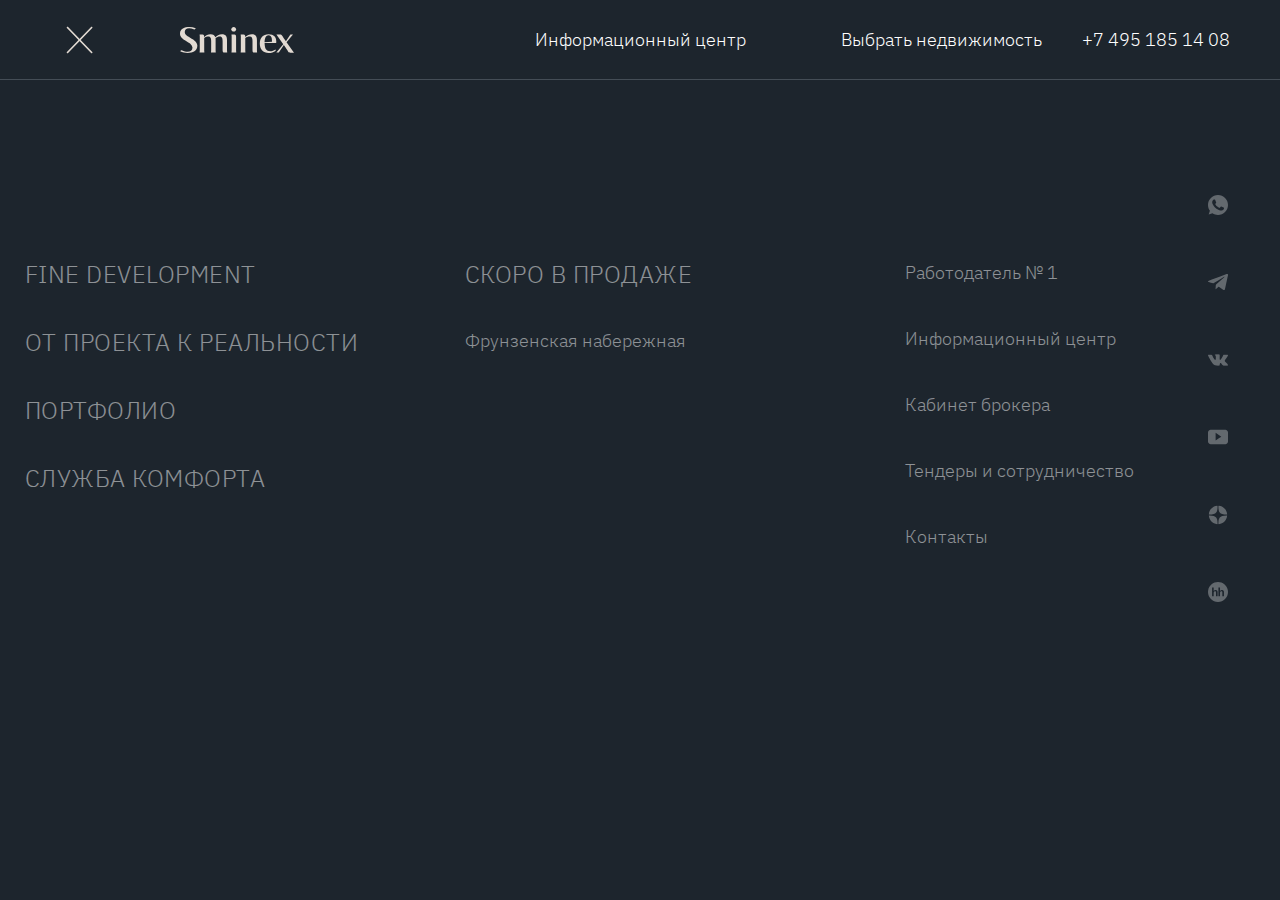
==== info-center.html @ 7a4c69c9 "add choosing property in mobile adaptive" ====
<!DOCTYPE html>
<html lang="ru">

<head>
  <meta charset="UTF-8">
  <meta name="viewport" content="width=device-width, initial-scale=1.0">
  <meta http-equiv="X-UA-Compatible" content="ie=edge">
  <link rel="stylesheet" href="css/style.css">
  <title>Информационный центр - Sminex - ИНТЕКО</title>
</head>

<body>
<header class="header header__burger">
  <div class="container">
    <div class="header__content">
      <div class="header__left-col">
        <button class="header__menu" type="button" aria-label="Переключатель меню">
          <svg class="header__menu-icon" width="60" height="23" aria-hidden="true">
            <use xlink:href="images/sprite.svg#icon-menu"></use>
          </svg>
          <svg class="header__menu-icon header__menu-icon-close" width="40" height="40" aria-hidden="true">
            <use xlink:href="images/sprite.svg#icon-close"></use>
          </svg>
        </button>
        <a class="header__logo-link" href="#" aria-label="Переход на главную страницу">
          <svg class="header__logo" width="114" height="26" aria-hidden="true">
            <use xlink:href="images/sprite.svg#icon-header-logo"></use>
          </svg>
        </a>
      </div>
      <span class="header__page">Информационный центр</span>
      <div class="header__right-col">
        <a class="header__link" href="#">Выбрать недвижимость</a>
        <a class="header__phone" href="tel:+74951851408" aria-label="Позвонить в компанию">
          <span class="header__phone-text">+7 495 185 14 08</span>
          <svg class="header__phone-icon" width="24" height="24" aria-hidden="true">
            <use xlink:href="images/sprite.svg#icon-phone"></use>
          </svg>
        </a>
      </div>
      <nav class="main-nav main-nav--active">
        <div class="main-nav__menu-inner">
          <div class="main-nav-left">
            <ul class="main-nav__list">
              <li class="main-nav__item">
                <a class="main-nav__item-link main-nav__item-link--upper" href="#">Fine development</a>
              </li>
              <li class="main-nav__item">
                <a class="main-nav__item-link main-nav__item-link--upper" href="#">От проекта к реальности</a>
              </li>
              <li class="main-nav__item">
                <a class="main-nav__item-link main-nav__item-link--upper" href="#">Портфолио</a>
              </li>
              <li class="main-nav__item">
                <a class="main-nav__item-link main-nav__item-link--upper" href="#">Служба комфорта</a>
              </li>
            </ul>
          </div>
          <div class="main-nav-center">
            <ul class="main-nav__list">
              <li class="main-nav__item">
                <a class="main-nav__item-link main-nav__item-link--upper" href="#">Скоро в продаже</a>
              </li>
              <li class="main-nav__item">
                <a class="main-nav__item-link" href="#">Фрунзенская набережная</a>
              </li>
            </ul>
          </div>
          <div class="main-nav-right">
            <ul class="main-nav__list">
              <li class="main-nav__item">
                <a class="main-nav__item-link" href="#">Работодатель № 1</a>
              </li>
              <li class="main-nav__item">
                <a class="main-nav__item-link" href="#">Информационный центр</a>
              </li>
              <li class="main-nav__item">
                <a class="main-nav__item-link" href="#">Кабинет брокера</a>
              </li>
              <li class="main-nav__item">
                <a class="main-nav__item-link" href="#">Тендеры и сотрудничество</a>
              </li>
              <li class="main-nav__item">
                <a class="main-nav__item-link" href="#">Контакты</a>
              </li>
            </ul>
            <div class="main-nav__choose">
              <a class="main-nav__choose-link" href="#">
                <span>Выбрать недвижимость</span>
                <svg class="main-nav__choose-icon">
                  <use xlink:href="images/sprite.svg#icon-choose"></use>
                </svg>
              </a>
              
            </div>
          </div>
        </div>
        <ul class="main-nav__list-social">
            <li class="main-nav__item-social">
              <a class="main-nav__link-social" href="#" aria-label="Ссылка на whatsapp">
                <svg class="main-nav__icon" width="20" height="20" aria-hidden="true">
                  <use xlink:href="images/sprite.svg#icon-whatsapp"></use>
                </svg>
              </a>
            </li>
            <li class="main-nav__item-social">
              <a class="main-nav__link-social" href="#" aria-label="Ссылка на telegram">
                <svg class="main-nav__icon" width="20" height="20" aria-hidden="true">
                  <use xlink:href="images/sprite.svg#icon-tg"></use>
                </svg>
              </a>
            </li>
            <li class="main-nav__item-social">
              <a class="main-nav__link-social" href="#" aria-label="Ссылка на vkontakte">
                <svg class="main-nav__icon" width="20" height="20" aria-hidden="true">
                  <use xlink:href="images/sprite.svg#icon-vk"></use>
                </svg>
              </a>
            </li>
            <li class="main-nav__item-social">
              <a class="main-nav__link-social" href="#" aria-label="Ссылка на youtube">
                <svg class="main-nav__icon" width="20" height="20" aria-hidden="true">
                  <use xlink:href="images/sprite.svg#icon-youtube"></use>
                </svg>
              </a>
            </li>
            <li class="main-nav__item-social">
              <a class="main-nav__link-social" href="#" aria-label="Ссылка на dzen">
                <svg class="main-nav__icon" width="20" height="20" aria-hidden="true">
                  <use xlink:href="images/sprite.svg#icon-dzen"></use>
                </svg>
              </a>
            </li>
            <li class="main-nav__item-social">
              <a class="main-nav__link-social" href="#" aria-label="Ссылка на headhunter">
                <svg class="main-nav__icon" width="20" height="20" aria-hidden="true">
                  <use xlink:href="images/sprite.svg#icon-hh"></use>
                </svg>
              </a>
            </li>
        </ul>
      </nav>
    </div>
  </div>
</header>
<main>
  <!-- <section class="news">
    <h2 class="visually-hidden">Новостная лента</h2>
    <div class="container">
      <div class="projects">
        <ul class="projects__list">
          <li class="projects__item">
            <button class="projects__btn btn btn--active" type="button">Все</button>
          </li>
          <li class="projects__item">
            <button class="projects__btn btn" type="button">Sminex</button>
          </li>
          <li class="projects__item">
            <button class="projects__btn btn" type="button">Малая Ордынка 19</button>
          </li>
          <li class="projects__item">
            <button class="projects__btn btn" type="button">Ильинка 3/8</button>
          </li>
          <li class="projects__item">
            <button class="projects__btn btn" type="button">Городская усадьба</button>
          </li>
          <li class="projects__item">
            <button class="projects__btn btn" type="button">Врубеля 4</button>
          </li>
          <li class="projects__item">
            <button class="projects__btn btn" type="button">Фрунзенская набережная</button>
          </li>
          <li class="projects__item">
            <button class="projects__btn btn" type="button">Достижение</button>
          </li>
          <li class="projects__item">
            <button class="projects__btn btn" type="button">Тишинский бульвар</button>
          </li>
          <li class="projects__item">
            <button class="projects__btn btn" type="button">Вестердам</button>
          </li>
          <li class="projects__item">
            <button class="projects__btn btn" type="button">Лаврушинский</button>
          </li>
          <li class="projects__item">
            <button class="projects__btn btn" type="button">Обыденский № 1</button>
          </li>
          <li class="projects__item">
            <button class="projects__btn btn" type="button">West Garden</button>
          </li>
          <li class="projects__item">
            <button class="projects__btn btn" type="button">Чистые пруды</button>
          </li>
          <li class="projects__item">
            <button class="projects__btn btn" type="button">LIFE TIME</button>
          </li>
          <li class="projects__item">
            <button class="projects__btn btn" type="button">TWIST</button>
          </li>
        </ul>
        <ul class="projects__list-visual">
          <li class="projects__item-visual projects__item-visual--active">
            <button class="projects__button">
              <svg class="projects__button-icon" width="24" height="24" aria-hidden="true">
                <use xlink:href="images/sprite.svg#icon-list"></use>
              </svg>
              <span class="projects__button-text">Списком</span>
            </button>
          </li>
          <li class="projects__item-visual">
            <button class="projects__button">
              <svg class="projects__button-icon" width="24" height="24" aria-hidden="true">
                <use xlink:href="images/sprite.svg#icon-grid"></use>
              </svg>
              <span class="projects__button-text">Плиткой</span>
            </button>
          </li>
        </ul>
      </div>
      <ul class="news__list news__list--grid">
        <li class="news__item">
          <div class="card-news card-news--grid">
            <picture class="card-news__picture">
              <source media="(max-width: 767px)"  srcset="images/news/img-1-list-mobile.jpg 1x, images/news/img-1-list-mobile@2x.jpg 2x">
              <source media="(max-width: 1023px)"  srcset="images/news/img-1-list-tablet.jpg 1x, images/news/img-1-list-tablet@2x.jpg 2x">
              <img src="images/news/img-1-list.jpg" srcset="images/news/img-1-list@2x.jpg 2x" alt="фотография новости"  width="340"  height="220">
            </picture>
            <picture class="card-news__picture-grid">
              <source media="(max-width: 767px)"  srcset="images/news/img-1-grid-mobile.jpg 1x, images/news/img-1-grid-mobile@2x.jpg 2x">
              <source media="(max-width: 1023px)"  srcset="images/news/img-1-grid-tablet.jpg 1x, images/news/img-1-grid-tablet@2x.jpg 2x">
              <img src="images/news/img-1-grid.jpg" srcset="images/news/img-1-grid.jpg 2x" alt="фотография для новости"  width="340"  height="220">
            </picture>
            <div class="card-news__wrapper">
              <h2 class="card-news__title">Sminex приступил к&nbsp;фасадным работам в&nbsp;клубном дому &laquo;Чистые пруды&raquo;</h2>
              <span class="card-news__period">12 апреля 2024</span>
              <button class="card-news__button btn btn--visible" type="button">Чистые пруды</button>
            </div>
            <p class="card-news__text">Девелопер реставрирует кирпичную кладку наружных стен здания, построенного в&nbsp;1915 году по&nbsp;проекту архитектора Отто фон Дессина. Завершить фасадные работы планируется в&nbsp;декабре этого года. Клубный дом &laquo;Чистые Пруды&raquo; расположен в&nbsp;глубине тихого Потаповского переулка, в&nbsp;50&nbsp;метрах от&nbsp;знаменитого одноимённого пруда. Sminex проводит бережную реконструкцию здания, чтобы сохранить его изысканную ...</p>
          </div>
        </li>
        <li class="news__item">
          <div class="card-news card-news--grid">
            <picture class="card-news__picture">
              <source media="(max-width: 767px)"  srcset="images/news/img-2-list-mobile.jpg 1x, images/news/img-1-list-mobile@2x.jpg 2x">
              <source media="(max-width: 1023px)"  srcset="images/news/img-2-list-tablet.jpg 1x, images/news/img-2-list-tablet@2x.jpg 2x">
              <img src="images/news/img-2-list.jpg" srcset="images/news/img-2-list@2x.jpg 2x" alt="фотография новости"  width="340"  height="220">
            </picture>
            <picture class="card-news__picture-grid">
              <source media="(max-width: 767px)"  srcset="images/news/img-2-grid-mobile.jpg 1x, images/news/img-2-grid-mobile@2x.jpg 2x">
              <source media="(max-width: 1023px)"  srcset="images/news/img-2-grid-tablet.jpg 1x, images/news/img-2-grid-tablet@2x.jpg 2x">
              <img src="images/news/img-2-grid.jpg" srcset="images/news/img-2-grid.jpg 2x" alt="фотография для новости"  width="340"  height="220">
            </picture>
            <div class="card-news__wrapper">
              <h3 class="card-news__title">&laquo;Дзен&raquo;. Главные места и&nbsp;секреты Чистых прудов</h3>
              <span class="card-news__period">8 апреля 2024</span>
              <button class="card-news__button btn btn--visible" type="button">Чистые пруды</button>
            </div>
            <p class="card-news__text">Чистые пруды хранят дух исконной Москвы и&nbsp;при этом обладают всеми преимуществами мегаполиса. Здесь есть свои тайны, знаковые места и&nbsp;современные пентхаусы.
              <br>&bull; Как Чистые пруды стали чистыми и&nbsp;при чём тут британцы?
              <br>&bull; Что Булгаков переместил с&nbsp;Чистых прудов на&nbsp;Патриаршие в&nbsp;романе &laquo;Мастер и&nbsp;Маргарита&raquo;?
              <br>&bull; Как доходный дом начала&nbsp;ХХ века получил новое содержание и&nbsp;стал клубным?
            </p>
          </div>
        </li>
        <li class="news__item">
          <div class="card-news card-news--grid">
            <picture class="card-news__picture">
              <source media="(max-width: 767px)"  srcset="images/news/img-3-list-mobile.jpg 1x, images/news/img-1-list-mobile@2x.jpg 2x">
              <source media="(max-width: 1023px)"  srcset="images/news/img-3-list-tablet.jpg 1x, images/news/img-3-list-tablet@2x.jpg 2x">
              <img src="images/news/img-3-list.jpg" srcset="images/news/img-3-list@2x.jpg 2x" alt="фотография новости"  width="340"  height="220">
            </picture>
            <picture class="card-news__picture-grid">
              <source media="(max-width: 767px)"  srcset="images/news/img-3-grid-mobile.jpg 1x, images/news/img-3-grid-mobile@2x.jpg 2x">
              <source media="(max-width: 1023px)"  srcset="images/news/img-3-grid-tablet.jpg 1x, images/news/img-3-grid-tablet@2x.jpg 2x">
              <img src="images/news/img-3-grid.jpg" srcset="images/news/img-3-grid.jpg 2x" alt="фотография для новости"  width="340"  height="220">
            </picture>
            <div class="card-news__wrapper">
              <h3 class="card-news__title">Высокий спрос привёл к&nbsp;росту цен на&nbsp;элитную недвижимость Остоженки</h3>
              <span class="card-news__period">4 апреля 2024</span>
              <button class="card-news__button btn btn--hidden" type="button">Чистые пруды</button>
            </div>
            <p class="card-news__text">В&nbsp;2023 году объем предложения элитных квартир в&nbsp;районе Остоженки составил 29,9&nbsp;тыс.&nbsp;кв.&nbsp;м, а&nbsp;к&nbsp;концу&nbsp;I квартала 2024-го он&nbsp;уменьшился до&nbsp;26,8&nbsp;кв.&nbsp;м. Сейчас здесь продаются четыре строящихся дома. На&nbsp;фоне уменьшения предложения средняя стоимость&nbsp;кв.&nbsp;м&nbsp;в&nbsp;них за&nbsp;прошедший год увеличилась на&nbsp;23%&nbsp;&mdash; с&nbsp;2,5 до&nbsp;3,1 млн рублей. Самые дорогие лоты&nbsp;&mdash; пентхаусы&nbsp;&mdash; выросли в&nbsp;цене на&nbsp;16%, с&nbsp;4,3 до&nbsp;5&nbsp;млн рублей ...</p>
          </div>
        </li>
        <li class="news__item">
          <div class="card-news card-news--grid">
            <picture class="card-news__picture">
              <source media="(max-width: 767px)"  srcset="images/news/img-4-list-mobile.jpg 1x, images/news/img-1-list-mobile@2x.jpg 2x">
              <source media="(max-width: 1023px)"  srcset="images/news/img-4-list-tablet.jpg 1x, images/news/img-1-list-tablet@2x.jpg 2x">
              <img src="images/news/img-4-list.jpg" srcset="images/news/img-4-list@2x.jpg 2x" alt="фотография новости"  width="340"  height="220">
            </picture>
            <picture class="card-news__picture-grid">
              <source media="(max-width: 767px)"  srcset="images/news/img-4-grid-mobile.jpg 1x, images/news/img-4-grid-mobile@2x.jpg 2x">
              <source media="(max-width: 1023px)"  srcset="images/news/img-4-grid-tablet.jpg 1x, images/news/img-4-grid-tablet@2x.jpg 2x">
              <img src="images/news/img-4-grid.jpg" srcset="images/news/img-4-grid.jpg 2x" alt="фотография для новости"  width="340"  height="220">
            </picture>
            <div class="card-news__wrapper">
              <h3 class="card-news__title">Sminex создаёт самый близкий к&nbsp;Кремлю всесезонный двор-сад</h3>
              <span class="card-news__period">4 апреля 2024</span>
              <button class="card-news__button btn" type="button">Ильинка 3/8</button>
            </div>
            <p class="card-news__text">В&nbsp;коллекции клубных особняков &laquo;Ильинка 3/8&raquo; благоустройство занимает 1700&nbsp;кв.&nbsp;м. Девелопер представил концепцию двора-сада, в&nbsp;которой гармонично соединяет исторические детали XIX века и&nbsp;современные технологии комфорта. В&nbsp;приватном пространстве жители наслаждаются цветущим круглый год садом&nbsp;&mdash; всего в&nbsp;ботанической коллекции больше 6600&nbsp;растений. Территория клубных особняков в&nbsp;160 метрах от&nbsp;Красной площади начинается ...</p>
          </div>
        </li>
        <li class="news__item">
          <div class="card-news card-news--grid">
            <picture class="card-news__picture">
              <source media="(max-width: 767px)"  srcset="images/news/img-5-list-mobile.jpg 1x, images/news/img-5-list-mobile@2x.jpg 2x">
              <source media="(max-width: 1023px)"  srcset="images/news/img-5-list-tablet.jpg 1x, images/news/img-5-list-tablet@2x.jpg 2x">
              <img src="images/news/img-5-list.jpg" srcset="images/news/img-5-list@2x.jpg 2x" alt="фотография новости"  width="340"  height="220">
            </picture>
            <picture class="card-news__picture-grid">
              <source media="(max-width: 767px)"  srcset="images/news/img-5-grid-mobile.jpg 1x, images/news/img-5-grid-mobile@2x.jpg 2x">
              <source media="(max-width: 1023px)"  srcset="images/news/img-5-grid-tablet.jpg 1x, images/news/img-5-grid-tablet@2x.jpg 2x">
              <img src="images/news/img-5-grid.jpg" srcset="images/news/img-5-grid.jpg 2x" alt="фотография для новости"  width="340"  height="220">
            </picture>
            <div class="card-news__wrapper">
              <h3 class="card-news__title">Видео. Ювелирное воссоздание барельефов &laquo;Ильинки 3/8&raquo;</h3>
              <span class="card-news__period">3 апреля 2024</span>
              <button class="card-news__button btn" type="button">Ильинка 3/8</button>
            </div>
            <p class="card-news__text">Грифон, пардус, лев и&nbsp;птица Сирин&nbsp;&mdash; существа из&nbsp;славянской мифологии. Они символизируют величие, изящество, благородство и&nbsp;радость.Барельефы с&nbsp;этими волшебными созданиями охраняют покой и&nbsp;благополучие жителей &laquo;Ильинки 3/8&raquo;, создавая неповторимый облик клубных особняков в&nbsp;160 метрах от&nbsp;Красной площади. Об&nbsp;идее создания артефактов и&nbsp;её&nbsp;воплощении в&nbsp;камне руками иранских мастеров смотрите в&nbsp;новом видео ...</p>
          </div>
        </li>
        <li class="news__item">
          <div class="card-news card-news--grid">
            <picture class="card-news__picture">
              <source media="(max-width: 767px)"  srcset="images/news/img-6-list-mobile.jpg 1x, images/news/img-6-list-mobile@2x.jpg 2x">
              <source media="(max-width: 1023px)"  srcset="images/news/img-6-list-tablet.jpg 1x, images/news/img-6-list-mobile@2x.jpg 2x">
              <img src="images/news/img-6-list.jpg" srcset="images/news/img-6-list@2x.jpg 2x" alt="фотография новости"  width="340"  height="220">
            </picture>
            <picture class="card-news__picture-grid">
                <source media="(max-width: 767px)"  srcset="images/news/img-6-grid-mobile.jpg 1x, images/news/img-6-grid-mobile@2x.jpg 2x">
                <source media="(max-width: 1023px)"  srcset="images/news/img-6-grid-tablet.jpg 1x, images/news/img-6-grid-tablet@2x.jpg 2x">
                <img src="images/news/img-6-grid.jpg" srcset="images/news/img-6-grid.jpg 2x" alt="фотография для новости"  width="340"  height="220">
              </picture>
            <div class="card-news__wrapper">
              <h3 class="card-news__title">РБК. Пять зданий с&nbsp;эффектной архитектурой, которые скоро построят в&nbsp;Москве</h3>
              <span class="card-news__period">3 апреля 2024</span>
              <button class="card-news__button btn btn--hidden" type="button">Чистые пруды</button>
            </div>
            <p class="card-news__text">Редакция &laquo;РБК-Недвижимости&raquo; заглянула в&nbsp;будущее и&nbsp;выбрала пять новых архитектурных символов, которые скоро появятся в&nbsp;Москве.
              <br>&bull; Технопарк со&nbsp;светопрозрачным фасадом в&nbsp;неофутуристичном стиле
              <br>&bull; Бионические фасады с&nbsp;окнами, из&nbsp;которых открываются панорамы Кремля
              <br>&bull; Музей в&nbsp;стиле необрутализма на&nbsp;территории монастыря
              <br>&bull; Школа будущего как из&nbsp;произведений ...</p>
          </div>
        </li>
      </ul>
    </div>
  </section> -->
</main>
</body>

</html>
---- css/style.css ----
/* Global */
/* ------------------------------------ */
/*! normalize.css v8.0.1 | MIT License | github.com/necolas/normalize.css */
/* Document
  ========================================================================== */
/**
 * 1. Correct the line height in all browsers.
 * 2. Prevent adjustments of font size after orientation changes in iOS.
 */
html {
  line-height: 1.15; /* 1 */
  -webkit-text-size-adjust: 100%; /* 2 */
}

/* Sections
  ========================================================================== */
/**
* Remove the margin in all browsers.
*/
body {
  margin: 0;
}

/**
* Render the `main` element consistently in IE.
*/
main {
  display: block;
}

/**
* Correct the font size and margin on `h1` elements within `section` and
* `article` contexts in Chrome, Firefox, and Safari.
*/
h1 {
  margin: 0.67em 0;
  font-size: 2em;
}

/* Grouping content
  ========================================================================== */
/**
* 1. Add the correct box sizing in Firefox.
* 2. Show the overflow in Edge and IE.
*/
hr {
  box-sizing: content-box; /* 1 */
  height: 0; /* 1 */
  overflow: visible; /* 2 */
}

/**
* 1. Correct the inheritance and scaling of font size in all browsers.
* 2. Correct the odd `em` font sizing in all browsers.
*/
pre {
  font-size: 1em; /* 2 */
  font-family: monospace, monospace; /* 1 */
}

/* Text-level semantics
  ========================================================================== */
/**
* Remove the gray background on active links in IE 10.
*/
a {
  background-color: transparent;
}

/**
* 1. Remove the bottom border in Chrome 57-
* 2. Add the correct text decoration in Chrome, Edge, IE, Opera, and Safari.
*/
abbr[title] {
  text-decoration: underline; /* 2 */
  -webkit-text-decoration: underline dotted;
          text-decoration: underline dotted; /* 2 */
  border-bottom: none; /* 1 */
}

/**
* Add the correct font weight in Chrome, Edge, and Safari.
*/
b,
strong {
  font-weight: bolder;
}

/**
* 1. Correct the inheritance and scaling of font size in all browsers.
* 2. Correct the odd `em` font sizing in all browsers.
*/
code,
kbd,
samp {
  font-size: 1em; /* 2 */
  font-family: monospace, monospace; /* 1 */
}

/**
* Add the correct font size in all browsers.
*/
small {
  font-size: 80%;
}

/**
* Prevent `sub` and `sup` elements from affecting the line height in
* all browsers.
*/
sub,
sup {
  position: relative;
  font-size: 75%;
  line-height: 0;
  vertical-align: baseline;
}

sub {
  bottom: -0.25em;
}

sup {
  top: -0.5em;
}

/* Embedded content
  ========================================================================== */
/**
* Remove the border on images inside links in IE 10.
*/
img {
  border-style: none;
}

/* Forms
  ========================================================================== */
/**
* 1. Change the font styles in all browsers.
* 2. Remove the margin in Firefox and Safari.
*/
button,
input,
optgroup,
select,
textarea {
  margin: 0; /* 2 */
  font-size: 100%; /* 1 */
  line-height: 1.15; /* 1 */
  font-family: inherit; /* 1 */
}

/**
* Show the overflow in IE.
* 1. Show the overflow in Edge.
*/
button,
input {
  /* 1 */
  overflow: visible;
}

/**
* Remove the inheritance of text transform in Edge, Firefox, and IE.
* 1. Remove the inheritance of text transform in Firefox.
*/
button,
select {
  /* 1 */
  text-transform: none;
}

/**
* Correct the inability to style clickable types in iOS and Safari.
*/
button,
[type=button],
[type=reset],
[type=submit] {
  -webkit-appearance: button;
}

/**
* Remove the inner border and padding in Firefox.
*/
button::-moz-focus-inner,
[type=button]::-moz-focus-inner,
[type=reset]::-moz-focus-inner,
[type=submit]::-moz-focus-inner {
  padding: 0;
  border-style: none;
}

/**
* Restore the focus styles unset by the previous rule.
*/
button:-moz-focusring,
[type=button]:-moz-focusring,
[type=reset]:-moz-focusring,
[type=submit]:-moz-focusring {
  outline: 1px dotted ButtonText;
}

/**
* Correct the padding in Firefox.
*/
fieldset {
  padding: 0.35em 0.75em 0.625em;
}

/**
* 1. Correct the text wrapping in Edge and IE.
* 2. Correct the color inheritance from `fieldset` elements in IE.
* 3. Remove the padding so developers are not caught out when they zero out
*    `fieldset` elements in all browsers.
*/
legend {
  display: table; /* 1 */
  box-sizing: border-box; /* 1 */
  max-width: 100%; /* 1 */
  padding: 0; /* 3 */
  color: inherit; /* 2 */
  white-space: normal; /* 1 */
}

/**
* Add the correct vertical alignment in Chrome, Firefox, and Opera.
*/
progress {
  vertical-align: baseline;
}

/**
* Remove the default vertical scrollbar in IE 10+.
*/
textarea {
  overflow: auto;
}

/**
* 1. Add the correct box sizing in IE 10.
* 2. Remove the padding in IE 10.
*/
[type=checkbox],
[type=radio] {
  box-sizing: border-box; /* 1 */
  padding: 0; /* 2 */
}

/**
* Correct the cursor style of increment and decrement buttons in Chrome.
*/
[type=number]::-webkit-inner-spin-button,
[type=number]::-webkit-outer-spin-button {
  height: auto;
}

/**
* 1. Correct the odd appearance in Chrome and Safari.
* 2. Correct the outline style in Safari.
*/
[type=search] {
  outline-offset: -2px; /* 2 */
  -webkit-appearance: textfield; /* 1 */
}

/**
* Remove the inner padding in Chrome and Safari on macOS.
*/
[type=search]::-webkit-search-decoration {
  -webkit-appearance: none;
}

/**
* 1. Correct the inability to style clickable types in iOS and Safari.
* 2. Change font properties to `inherit` in Safari.
*/
::-webkit-file-upload-button {
  font: inherit; /* 2 */
  -webkit-appearance: button; /* 1 */
}

/* Interactive
  ========================================================================== */
/*
* Add the correct display in Edge, IE 10+, and Firefox.
*/
details {
  display: block;
}

/*
* Add the correct display in all browsers.
*/
summary {
  display: list-item;
}

/* Misc
  ========================================================================== */
/**
* Add the correct display in IE 10+.
*/
template {
  display: none;
}

/**
* Add the correct display in IE 10.
*/
[hidden] {
  display: none;
}

@font-face {
  font-family: "IBM Plex Sans";
  src: url("../fonts/IBMPlexSans-ExtraLight.woff2") format("woff2"), url("../fonts/IBMPlexSans-ExtraLight.woff") format("woff");
  font-weight: 200;
  font-style: normal;
  font-display: swap;
}
@font-face {
  font-family: "IBM Plex Sans";
  src: url("../fonts/IBMPlexSans-Light.woff2") format("woff2"), url("../fonts/IBMPlexSans-Light.woff") format("woff");
  font-weight: 300;
  font-style: normal;
  font-display: swap;
}
*,
*::after,
*::before {
  box-sizing: border-box;
}

body {
  background-color: #ffffff;
  color: #000000;
  font-weight: 300;
  display: flex;
  flex-direction: column;
  font-family: "IBM Plex Sans", "Arial", sans-serif;
  margin: 0;
  min-height: 100vh;
  padding: 0;
}

main {
  flex-grow: 1;
  padding: 80px 0 0;
}
@media (max-width: 1023px) {
  main {
    padding: 58px 0 0;
  }
}

img {
  display: block;
  height: auto;
  max-width: 100%;
  -o-object-fit: cover;
     object-fit: cover;
}

a {
  color: #000000;
  text-decoration: none;
}

.container {
  max-width: 1728px;
  margin: 0 auto;
  padding: 0 50px;
}
@media (max-width: 1023px) {
  .container {
    padding: 0 20px;
  }
}

.visually-hidden {
  position: absolute;
  width: 1px;
  height: 1px;
  margin: -1px;
  padding: 0;
  overflow: hidden;
  white-space: nowrap;
  border: 0;
  clip: rect(0 0 0 0);
  -webkit-clip-path: inset(100%);
          clip-path: inset(100%);
}

/* Blocks */
/* ------------------------------------ */
.header {
  padding: 20px 0 19px;
  border-bottom: 1px solid #e2e2e2;
  position: absolute;
  width: 100%;
  left: 0;
  top: 0;
  background-color: #ffffff;
  z-index: 10;
}
@media (max-width: 1023px) {
  .header {
    padding: 10px 0 10px;
  }
}
.header__burger {
  background-color: #1d252d;
  border-bottom: 1px solid #444D56;
}
.header__burger .header__logo {
  filter: invert(1);
}
.header__burger .header__menu-icon {
  display: none;
}
.header__burger .header__menu-icon-close {
  display: block;
  filter: invert(1);
  width: 40px;
  height: 40px;
}
@media (max-width: 1023px) {
  .header__burger .header__menu-icon-close {
    width: 30px;
  }
}
.header__burger .header__page {
  color: #ffffff;
}
.header__burger .header__link {
  color: #ffffff;
}
.header__burger .header__phone-text {
  color: #ffffff;
}
.header__burger .header__link:hover {
  text-decoration: unset;
  color: #d6d2c4;
}
.header__content {
  position: relative;
  display: grid;
  align-items: center;
  grid-template-columns: 1fr auto 1fr;
  gap: 20px;
}
@media (max-width: 1023px) {
  .header__content {
    grid-template-columns: 1fr 1fr;
  }
}
.header__left-col {
  display: flex;
  align-items: center;
}
.header__menu {
  display: flex;
  width: 60px;
  height: 40px;
  background-color: transparent;
  padding: 0;
  border: none;
  color: #1d252d;
  align-items: center;
  justify-content: center;
  margin: 0 70px 0 0;
  cursor: pointer;
}
@media (max-width: 1023px) {
  .header__menu {
    width: unset;
    height: unset;
    margin: 0 86px 0 0;
  }
}
.header__menu-icon {
  height: 23px;
  width: 60px;
}
@media (max-width: 1023px) {
  .header__menu-icon {
    height: 18px;
    width: 47px;
  }
}
.header__logo-link {
  height: 26px;
  width: 114px;
  display: flex;
  color: #1d252d;
}
.header__logo-link:hover, .header__logo-link:focus-visible {
  opacity: 0.7;
}
@media (max-width: 1023px) {
  .header__logo-link {
    height: 24px;
    width: 105px;
  }
}
@media (max-width: 767px) {
  .header__logo-link {
    height: 20px;
    width: 88px;
  }
  .header__logo-link svg {
    height: 20px;
    width: 88px;
  }
}
.header__page {
  font-size: 18px;
  line-height: 26px;
  display: block;
}
@media (max-width: 1199px) {
  .header__page {
    font-size: 16px;
    line-height: 20px;
  }
}
@media (max-width: 1023px) {
  .header__page {
    display: none;
  }
}
.header__right-col {
  display: flex;
  align-items: center;
  justify-content: flex-end;
  gap: 40px;
  font-size: 18px;
  line-height: 22px;
}
@media (max-width: 1199px) {
  .header__right-col {
    font-size: 16px;
    line-height: 20px;
  }
}
@media (max-width: 1023px) {
  .header__right-col {
    gap: 20px;
    font-size: 14px;
  }
}
@media (max-width: 767px) {
  .header__link {
    display: none;
  }
}
.header__link:hover, .header__link:focus-visible {
  text-decoration: underline;
}
.header__phone {
  display: flex;
  align-items: center;
  justify-content: center;
}
.header__phone:hover, .header__phone:focus-visible {
  opacity: 0.7;
}
@media (max-width: 1023px) {
  .header__phone-text {
    display: none;
  }
}
.header__phone-icon {
  height: 24px;
  width: 24px;
  display: none;
  filter: invert(1);
}
@media (max-width: 1023px) {
  .header__phone-icon {
    display: flex;
  }
}
.header__menu-icon-close {
  display: none;
}

.main-nav {
  display: none;
  width: 100%;
  position: fixed;
  width: 100%;
  height: calc(100vh - 80px);
  top: 80px;
  left: 0;
  overflow-y: auto;
}
@media (max-width: 1023px) {
  .main-nav {
    top: 57px;
  }
}
.main-nav--active {
  display: flex;
  height: 100%;
  justify-content: space-around;
  padding: 180px 0 0;
  background-color: #1d252d;
}
.main-nav--active .main-nav__icon:hover {
  transform: scale(1.2);
  transition: 0.2s ease-in;
  color: #ffffff;
}
@media (max-width: 1023px) {
  .main-nav--active {
    padding: 83px 0 0;
  }
}
@media (max-width: 767px) {
  .main-nav--active {
    justify-content: unset;
    padding: 42px 20px 0;
  }
}
.main-nav__menu-inner {
  display: grid;
  grid-template-columns: repeat(3, 350px);
  gap: 90px;
}
@media (max-width: 1250px) {
  .main-nav__menu-inner {
    gap: 40px;
  }
}
@media (max-width: 1160px) {
  .main-nav__menu-inner {
    gap: unset;
  }
}
@media (max-width: 1023px) {
  .main-nav__menu-inner {
    grid-template-columns: repeat(2, 1fr);
    grid-template-rows: repeat(3, 1fr);
    gap: 80px 65px;
  }
}
@media (max-width: 767px) {
  .main-nav__menu-inner {
    display: flex;
    flex-direction: column;
    gap: 40px;
  }
}
@media (max-width: 1023px) {
  .main-nav-center {
    grid-row: span 1/3;
  }
}
@media (max-width: 767px) {
  .main-nav-center {
    grid-row: unset;
  }
}
.main-nav__list {
  display: flex;
  flex-direction: column;
  gap: 40px;
  flex-wrap: wrap;
  list-style: none;
  padding: 0;
  margin: 0;
}
@media (max-width: 1023px) {
  .main-nav__list {
    gap: 35px;
  }
}
@media (max-width: 767px) {
  .main-nav__list {
    gap: 20px;
  }
}
.main-nav__list-social {
  display: flex;
  flex-direction: column;
  position: absolute;
  list-style: none;
  padding: 0;
  margin: 0;
  gap: 54px;
  top: 115px;
  right: 52px;
}
@media (max-width: 1023px) {
  .main-nav__list-social {
    gap: 44px;
    top: 103px;
    right: 25px;
  }
}
.main-nav__icon {
  transform: scale(1);
  transition: 0.2s ease-out;
  color: rgba(255, 255, 255, 0.3137254902);
}
.main-nav__item-link {
  font-size: 18px;
  line-height: 26px;
  font-weight: 300;
  color: rgba(255, 255, 255, 0.5);
  transition: 0.2s ease-out;
}
@media (max-width: 1023px) {
  .main-nav__item-link {
    font-size: 14px;
    line-height: 20px;
  }
}
.main-nav__item-link--upper {
  font-size: 24px;
  line-height: 28px;
  letter-spacing: 0.02em;
  font-weight: 300;
  text-transform: uppercase;
}
@media (max-width: 1023px) {
  .main-nav__item-link--upper {
    font-size: 20px;
    line-height: 24px;
  }
}
@media (max-width: 767px) {
  .main-nav__item-link--upper {
    font-size: 16px;
    line-height: 20px;
  }
}
.main-nav__item-link:hover {
  color: #ffffff;
  transition: 0.2s ease-in;
}
.main-nav__item-link:focus {
  color: #ffffff;
  transition: 0.2s ease-in;
  outline: none;
}
.main-nav__choose {
  display: none;
}
@media (max-width: 767px) {
  .main-nav__choose {
    display: flex;
  }
  .main-nav__choose-link {
    font-size: 16px;
    line-height: 20px;
    font-weight: 300;
    text-transform: uppercase;
    color: #ffffff;
  }
  .main-nav__choose-icon {
    width: 33px;
    height: 40px;
  }
}

.btn {
  background-color: #d6d2c4;
  color: #1d252d;
  font-size: 14px;
  line-height: 20px;
  cursor: pointer;
  padding: 8px 16px;
  font-weight: 300;
  border-radius: 60px;
  outline: none;
  border: none;
  display: flex;
  justify-content: center;
  align-items: center;
  text-align: center;
  flex-wrap: wrap;
}
.btn--active {
  background-color: #1d252d;
  color: #ffffff;
}
.btn--hidden {
  display: none;
}

.projects {
  padding: 20px 0 20px 0;
  display: flex;
  flex-direction: column;
  gap: 40px;
}
.projects__list {
  display: flex;
  list-style: none;
  padding: 0;
  margin: 0;
  gap: 10px;
  flex-wrap: wrap;
}
.projects__list-visual {
  display: flex;
  justify-content: flex-start;
  gap: 30px;
  align-items: center;
  list-style: none;
  padding: 0;
  margin: 0;
  cursor: pointer;
}
.projects__button {
  display: flex;
  justify-content: center;
  align-items: flex-end;
  gap: 10px;
  outline: none;
  border: none;
  background: none;
  padding: 0;
  margin: 0;
  cursor: pointer;
}
.projects__item-visual svg {
  color: #a7a8aa;
}
.projects__item-visual--active svg {
  color: #1d252d;
}
.projects__item-visual--active .projects__button-text {
  color: #1d252d;
}
.projects__button-text {
  font-size: 18px;
  font-weight: 300;
  line-height: 26px;
  color: #a7a8aa;
}

.news {
  padding: 20px 0 0;
}
.news__list {
  list-style: none;
  padding: 0;
  margin: 0;
}
.news__list--grid {
  padding: 40px 0 0;
  display: grid;
  grid-template-columns: repeat(2, 1fr);
  border-top: 1px solid #cbcccc;
  gap: 20px;
}

.card-news {
  display: grid;
  grid-template-columns: 340px 450px 420px;
  border-top: 1px solid #cbcccc;
  padding: 60px 0 60px 28px;
  gap: 60px;
}
.card-news__picture-grid {
  display: none;
}
.card-news--grid {
  display: grid;
  grid-template-columns: repeat(2, 1fr);
  border-top: unset;
  padding: unset;
  gap: unset;
}
.card-news--grid .card-news__picture {
  display: none;
}
.card-news--grid .card-news__picture-grid, .card-news--grid img {
  display: block;
  width: 674px;
  height: 360px;
}
.card-news--grid .card-news__text {
  display: none;
}
.card-news--grid .card-news__wrapper {
  position: absolute;
  width: 673px;
  padding: 40px;
  flex-direction: column-reverse;
  height: 360px;
  background: linear-gradient(180deg, rgba(0, 0, 0, 0) 0%, rgba(0, 0, 0, 0.7) 100%);
}
.card-news--grid .card-news__title {
  color: #ffffff;
}
.card-news--grid .card-news__period {
  margin-top: auto;
  color: #ffffff;
}
.card-news__picture {
  width: 340px;
  height: 220px;
}
.card-news__wrapper {
  display: flex;
  flex-direction: column;
  gap: 20px;
  padding: 0 0 0 40px;
}
.card-news__title {
  font-size: 24px;
  font-weight: 200;
  line-height: 28px;
  letter-spacing: 0.02em;
  color: #1d252d;
  text-align: left;
  text-transform: uppercase;
  margin: 0;
}
.card-news__period {
  font-size: 14px;
  line-height: 20px;
  font-weight: 300;
  color: #a7a8aa;
}
.card-news__text {
  font-size: 18px;
  font-weight: 300;
  line-height: 26px;
  text-align: left;
  margin: 0;
}
.card-news__button {
  width: 124px;
}/*# sourceMappingURL=style.css.map */
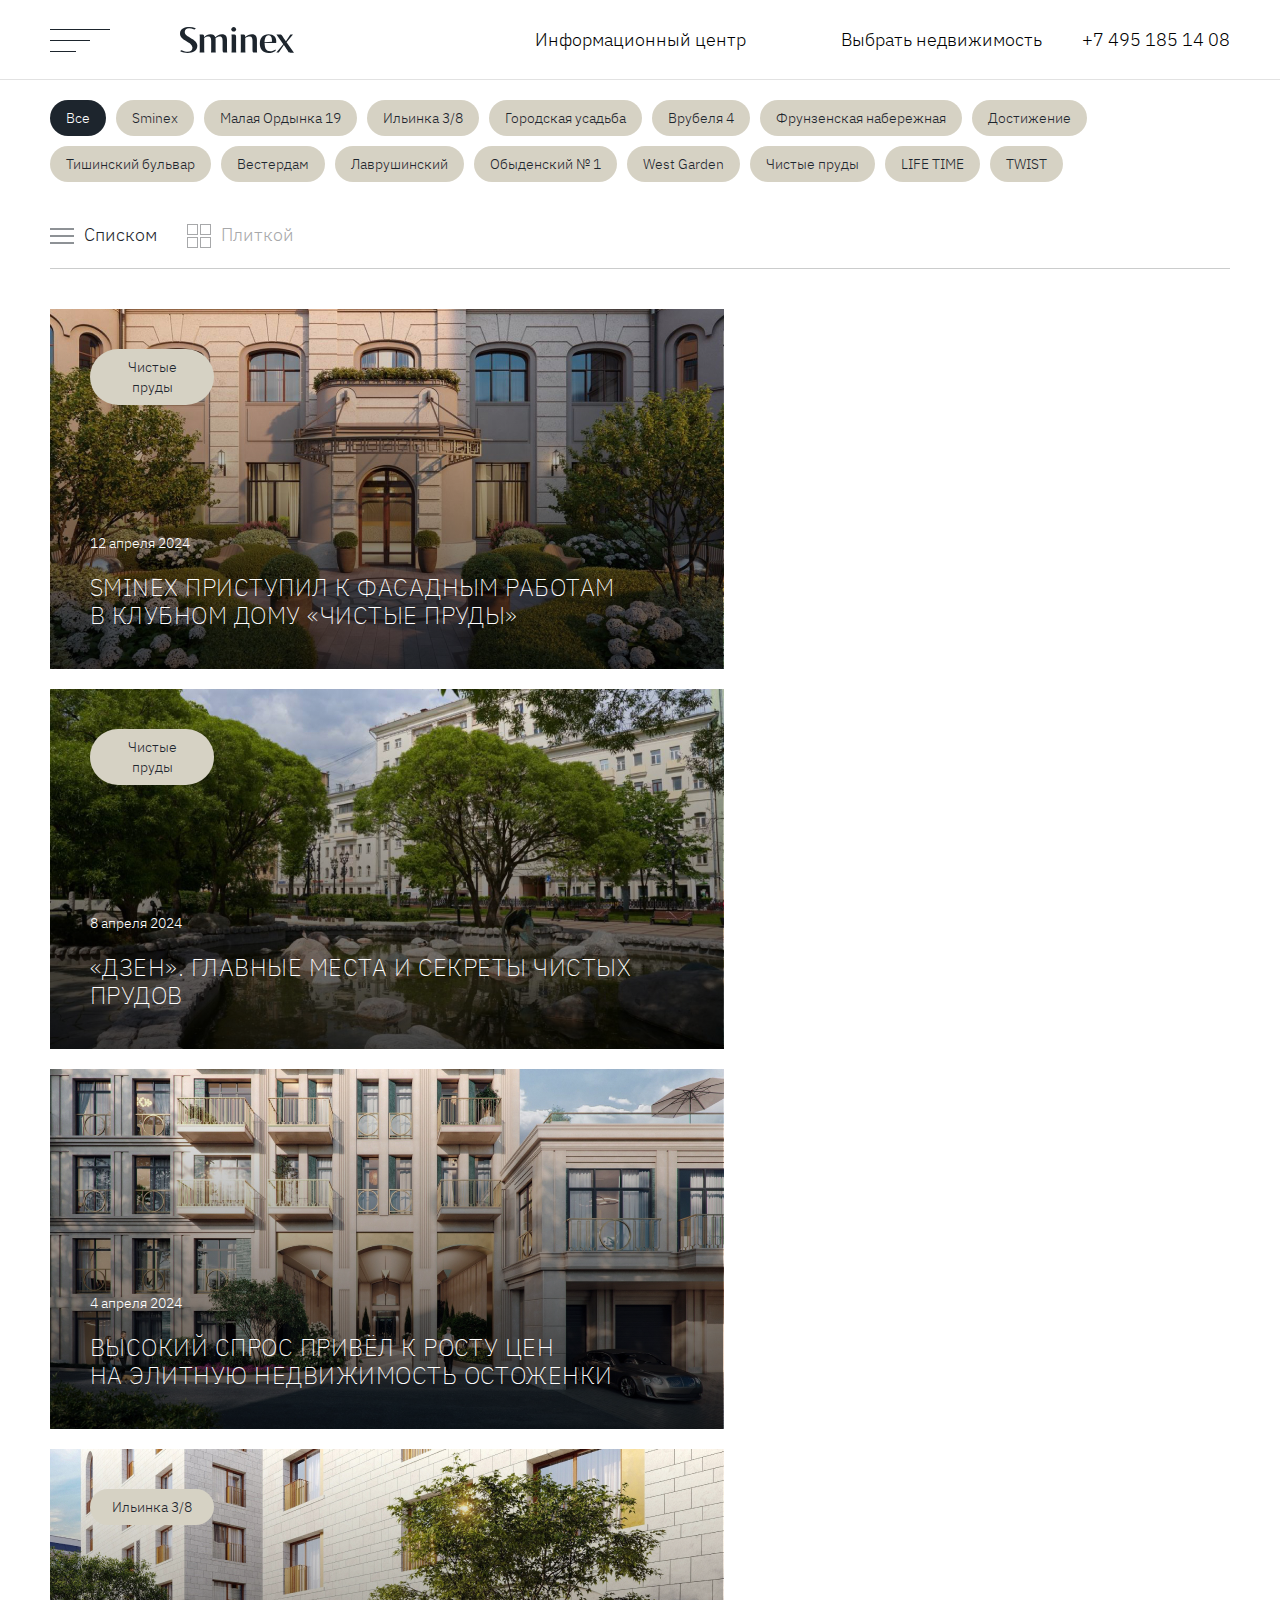
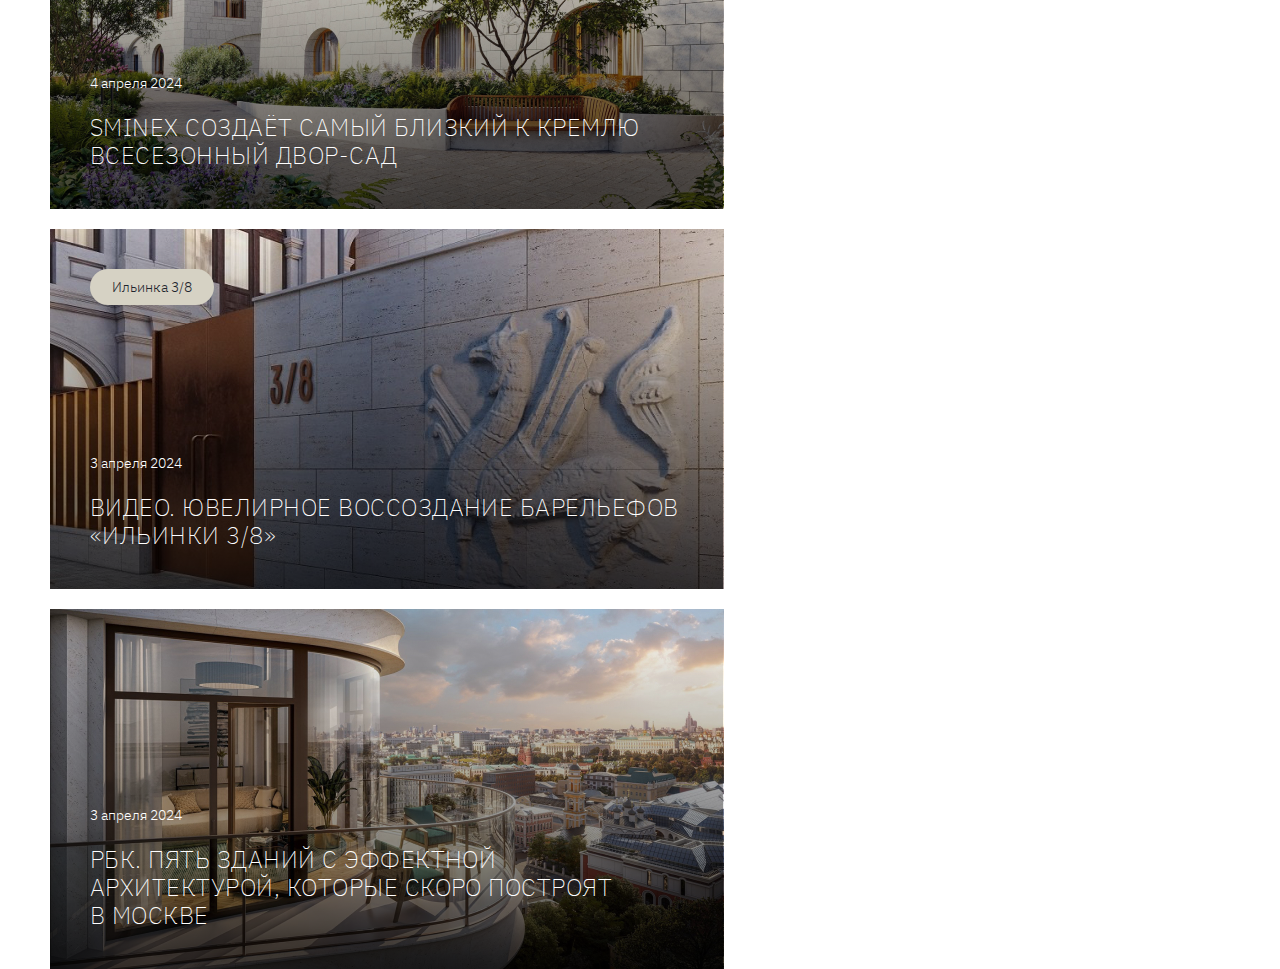
==== commit c077f5e4: "+++" ====
--- a/info-center.html
+++ b/info-center.html
@@ -10,7 +10,7 @@
 </head>
 
 <body>
-<header class="header header__burger">
+<header class="header">
   <div class="container">
     <div class="header__content">
       <div class="header__left-col">
@@ -38,7 +38,7 @@
           </svg>
         </a>
       </div>
-      <nav class="main-nav main-nav--active">
+      <nav class="main-nav">
         <div class="main-nav__menu-inner">
           <div class="main-nav-left">
             <ul class="main-nav__list">
@@ -90,8 +90,10 @@
                 <svg class="main-nav__choose-icon">
                   <use xlink:href="images/sprite.svg#icon-choose"></use>
                 </svg>
-              </a>
-              
+                <svg class="main-nav__choose-icon-arrow">
+                  <use xlink:href="images/sprite.svg#icon-choose-arrow"></use>
+                </svg>
+              </a>
             </div>
           </div>
         </div>
@@ -144,7 +146,7 @@
   </div>
 </header>
 <main>
-  <!-- <section class="news">
+  <section class="news">
     <h2 class="visually-hidden">Новостная лента</h2>
     <div class="container">
       <div class="projects">
@@ -216,6 +218,17 @@
             </button>
           </li>
         </ul>
+        <div class="projects__mobile">
+          <button class="projects__button-mobile btn">Все проекты</button>
+          <div class="projects__icons">
+            <svg class="projects__icon"  width="24" height="24" aria-hidden="true">
+              <use xlink:href="images/sprite.svg#icon-list"></use>
+            </svg>
+            <svg class="projects__icon"  width="24" height="24" aria-hidden="true">
+              <use xlink:href="images/sprite.svg#icon-grid"></use>
+            </svg>
+          </div>
+        </div>
       </div>
       <ul class="news__list news__list--grid">
         <li class="news__item">
@@ -348,7 +361,7 @@
         </li>
       </ul>
     </div>
-  </section> -->
+  </section>
 </main>
 </body>
 
--- a/css/style.css
+++ b/css/style.css
@@ -752,17 +752,33 @@
 @media (max-width: 767px) {
   .main-nav__choose {
     display: flex;
+    justify-content: center;
+    align-items: center;
+    padding: 40px 0 0;
+    position: relative;
   }
   .main-nav__choose-link {
+    display: flex;
+    justify-content: center;
+    align-items: center;
     font-size: 16px;
     line-height: 20px;
     font-weight: 300;
     text-transform: uppercase;
     color: #ffffff;
+    letter-spacing: 0.02em;
+    gap: 12px;
   }
   .main-nav__choose-icon {
     width: 33px;
     height: 40px;
+  }
+  .main-nav__choose-icon-arrow {
+    width: 15px;
+    height: 7px;
+    right: 8%;
+    bottom: 20%;
+    position: absolute;
   }
 }
 
@@ -805,6 +821,11 @@
   gap: 10px;
   flex-wrap: wrap;
 }
+@media (max-width: 767px) {
+  .projects__list {
+    display: none;
+  }
+}
 .projects__list-visual {
   display: flex;
   justify-content: flex-start;
@@ -814,6 +835,11 @@
   padding: 0;
   margin: 0;
   cursor: pointer;
+}
+@media (max-width: 767px) {
+  .projects__list-visual {
+    display: none;
+  }
 }
 .projects__button {
   display: flex;
@@ -842,9 +868,28 @@
   line-height: 26px;
   color: #a7a8aa;
 }
+.projects__mobile {
+  display: none;
+}
+@media (max-width: 767px) {
+  .projects__mobile {
+    display: flex;
+    justify-content: space-between;
+    align-items: center;
+  }
+}
+.projects__icons {
+  display: flex;
+  gap: 20px;
+}
 
 .news {
-  padding: 20px 0 0;
+  padding: 20px 130px 0;
+}
+@media (max-width: 1560px) {
+  .news {
+    padding: 0;
+  }
 }
 .news__list {
   list-style: none;
@@ -858,6 +903,17 @@
   border-top: 1px solid #cbcccc;
   gap: 20px;
 }
+@media (max-width: 1560px) {
+  .news__list--grid {
+    grid-template-columns: auto;
+  }
+}
+@media (max-width: 1023px) {
+  .news__list--grid {
+    display: flex;
+    flex-direction: column;
+  }
+}
 
 .card-news {
   display: grid;
@@ -875,6 +931,11 @@
   border-top: unset;
   padding: unset;
   gap: unset;
+}
+@media (max-width: 767px) {
+  .card-news--grid {
+    display: flex;
+  }
 }
 .card-news--grid .card-news__picture {
   display: none;
@@ -894,6 +955,11 @@
   flex-direction: column-reverse;
   height: 360px;
   background: linear-gradient(180deg, rgba(0, 0, 0, 0) 0%, rgba(0, 0, 0, 0.7) 100%);
+}
+@media (max-width: 1023px) {
+  .card-news--grid .card-news__wrapper {
+    width: 100%;
+  }
 }
 .card-news--grid .card-news__title {
   color: #ffffff;
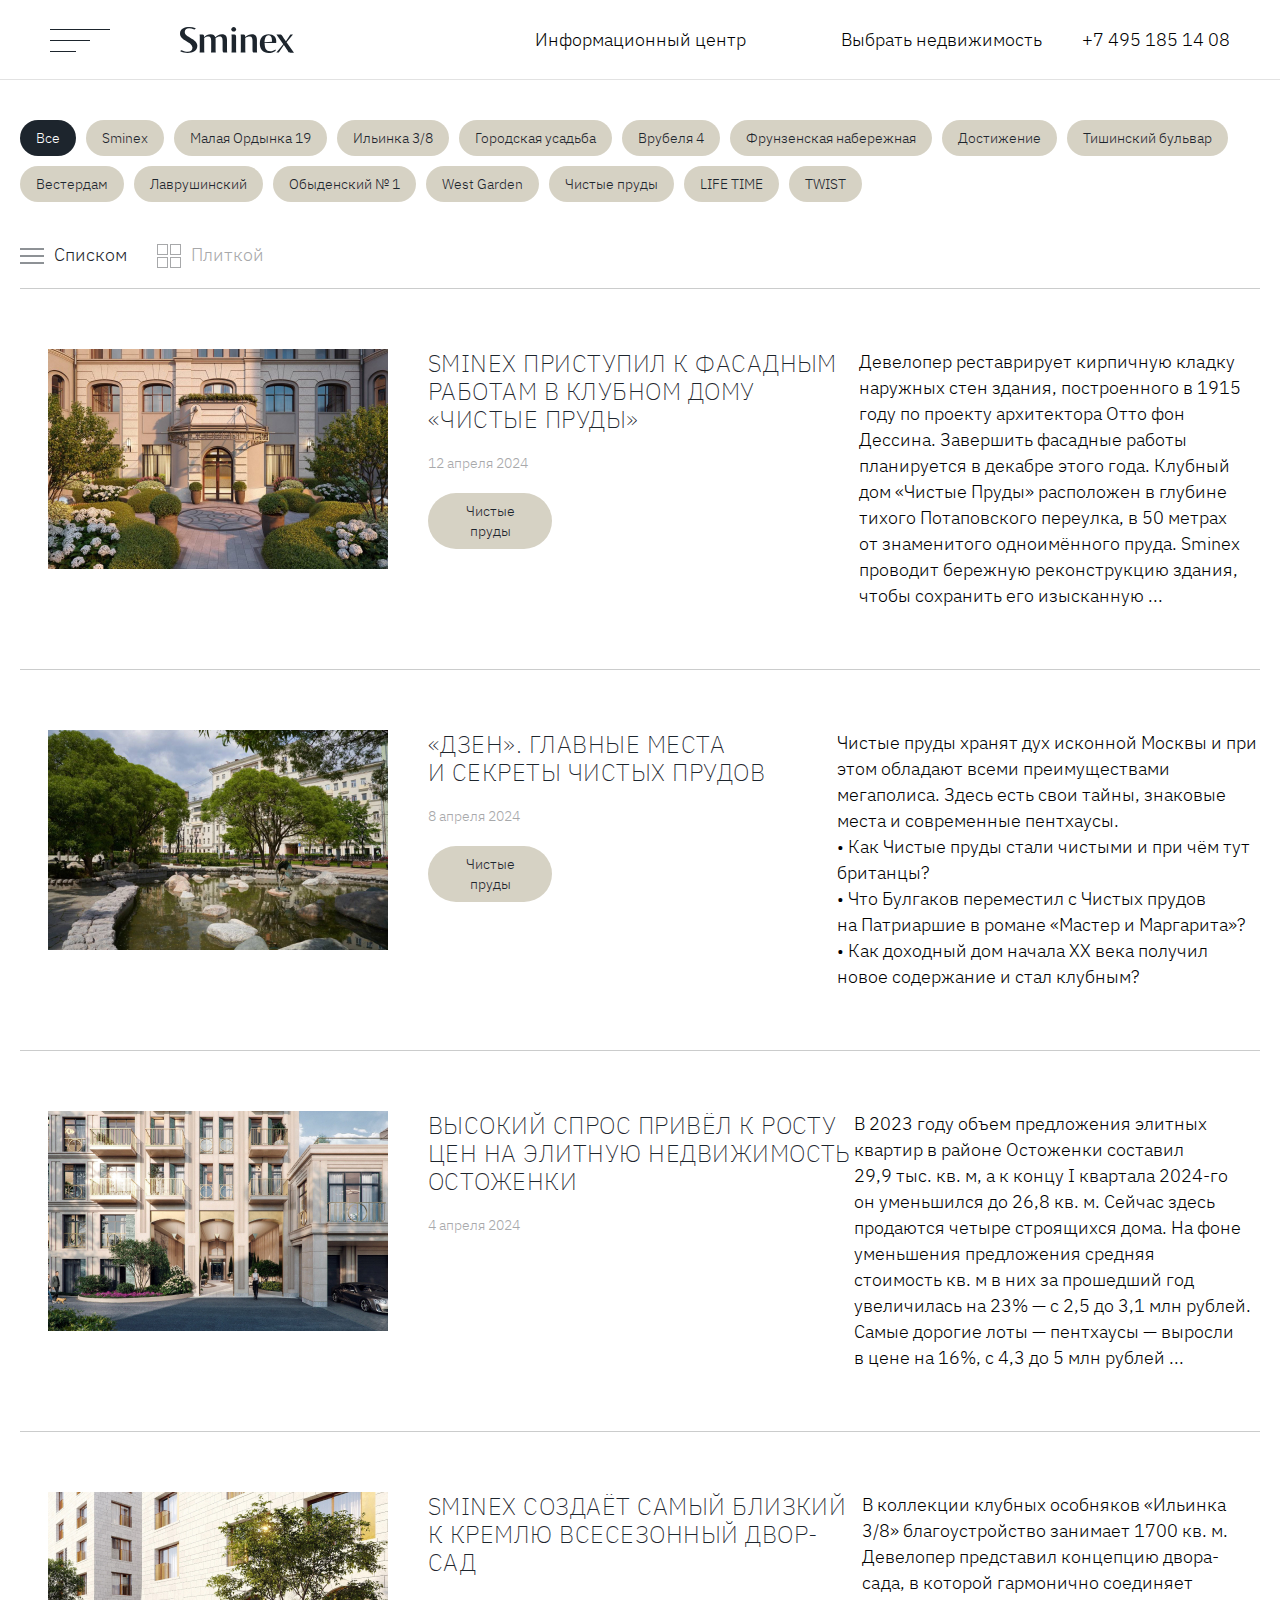
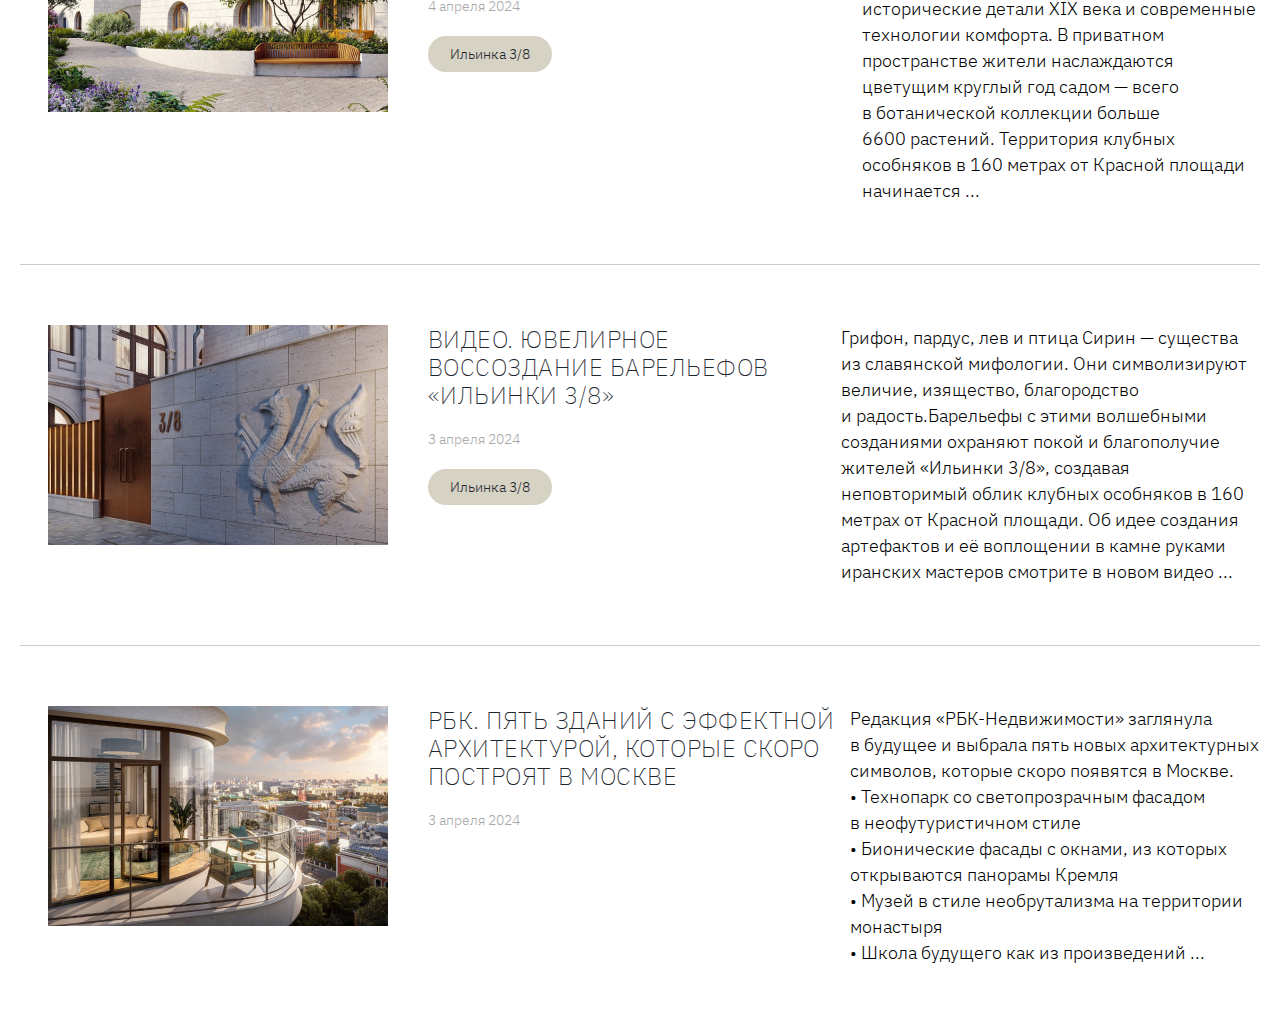
==== commit 56618b68: "+++" ====
--- a/info-center.html
+++ b/info-center.html
@@ -221,18 +221,22 @@
         <div class="projects__mobile">
           <button class="projects__button-mobile btn">Все проекты</button>
           <div class="projects__icons">
-            <svg class="projects__icon"  width="24" height="24" aria-hidden="true">
-              <use xlink:href="images/sprite.svg#icon-list"></use>
-            </svg>
-            <svg class="projects__icon"  width="24" height="24" aria-hidden="true">
-              <use xlink:href="images/sprite.svg#icon-grid"></use>
-            </svg>
+            <button class="projects__button">
+              <svg class="projects__icon"  width="24" height="24" aria-hidden="true">
+                <use xlink:href="images/sprite.svg#icon-list"></use>
+              </svg>
+            </button>
+            <button class="projects__button projects__button--active">
+              <svg class="projects__icon"  width="24" height="24" aria-hidden="true">
+                <use xlink:href="images/sprite.svg#icon-grid"></use>
+              </svg>
+            </button>
           </div>
         </div>
       </div>
-      <ul class="news__list news__list--grid">
-        <li class="news__item">
-          <div class="card-news card-news--grid">
+      <ul class="news__list">
+        <li class="news__item">
+          <div class="card-news">
             <picture class="card-news__picture">
               <source media="(max-width: 767px)"  srcset="images/news/img-1-list-mobile.jpg 1x, images/news/img-1-list-mobile@2x.jpg 2x">
               <source media="(max-width: 1023px)"  srcset="images/news/img-1-list-tablet.jpg 1x, images/news/img-1-list-tablet@2x.jpg 2x">
@@ -252,7 +256,7 @@
           </div>
         </li>
         <li class="news__item">
-          <div class="card-news card-news--grid">
+          <div class="card-news">
             <picture class="card-news__picture">
               <source media="(max-width: 767px)"  srcset="images/news/img-2-list-mobile.jpg 1x, images/news/img-1-list-mobile@2x.jpg 2x">
               <source media="(max-width: 1023px)"  srcset="images/news/img-2-list-tablet.jpg 1x, images/news/img-2-list-tablet@2x.jpg 2x">
@@ -276,7 +280,7 @@
           </div>
         </li>
         <li class="news__item">
-          <div class="card-news card-news--grid">
+          <div class="card-news">
             <picture class="card-news__picture">
               <source media="(max-width: 767px)"  srcset="images/news/img-3-list-mobile.jpg 1x, images/news/img-1-list-mobile@2x.jpg 2x">
               <source media="(max-width: 1023px)"  srcset="images/news/img-3-list-tablet.jpg 1x, images/news/img-3-list-tablet@2x.jpg 2x">
@@ -296,7 +300,7 @@
           </div>
         </li>
         <li class="news__item">
-          <div class="card-news card-news--grid">
+          <div class="card-news">
             <picture class="card-news__picture">
               <source media="(max-width: 767px)"  srcset="images/news/img-4-list-mobile.jpg 1x, images/news/img-1-list-mobile@2x.jpg 2x">
               <source media="(max-width: 1023px)"  srcset="images/news/img-4-list-tablet.jpg 1x, images/news/img-1-list-tablet@2x.jpg 2x">
@@ -316,7 +320,7 @@
           </div>
         </li>
         <li class="news__item">
-          <div class="card-news card-news--grid">
+          <div class="card-news">
             <picture class="card-news__picture">
               <source media="(max-width: 767px)"  srcset="images/news/img-5-list-mobile.jpg 1x, images/news/img-5-list-mobile@2x.jpg 2x">
               <source media="(max-width: 1023px)"  srcset="images/news/img-5-list-tablet.jpg 1x, images/news/img-5-list-tablet@2x.jpg 2x">
@@ -336,7 +340,7 @@
           </div>
         </li>
         <li class="news__item">
-          <div class="card-news card-news--grid">
+          <div class="card-news">
             <picture class="card-news__picture">
               <source media="(max-width: 767px)"  srcset="images/news/img-6-list-mobile.jpg 1x, images/news/img-6-list-mobile@2x.jpg 2x">
               <source media="(max-width: 1023px)"  srcset="images/news/img-6-list-tablet.jpg 1x, images/news/img-6-list-mobile@2x.jpg 2x">
--- a/css/style.css
+++ b/css/style.css
@@ -370,9 +370,19 @@
 .container {
   max-width: 1728px;
   margin: 0 auto;
-  padding: 0 50px;
-}
-@media (max-width: 1023px) {
+  padding: 0 180px;
+}
+@media (max-width: 1600px) {
+  .container {
+    padding: 0 80px;
+  }
+}
+@media (max-width: 1440px) {
+  .container {
+    padding: 0 40px;
+  }
+}
+@media (max-width: 1300px) {
   .container {
     padding: 0 20px;
   }
@@ -404,6 +414,9 @@
   background-color: #ffffff;
   z-index: 10;
 }
+.header .container {
+  padding: 0 50px;
+}
 @media (max-width: 1023px) {
   .header {
     padding: 10px 0 10px;
@@ -884,12 +897,7 @@
 }
 
 .news {
-  padding: 20px 130px 0;
-}
-@media (max-width: 1560px) {
-  .news {
-    padding: 0;
-  }
+  padding: 20px 0 0;
 }
 .news__list {
   list-style: none;
@@ -903,11 +911,6 @@
   border-top: 1px solid #cbcccc;
   gap: 20px;
 }
-@media (max-width: 1560px) {
-  .news__list--grid {
-    grid-template-columns: auto;
-  }
-}
 @media (max-width: 1023px) {
   .news__list--grid {
     display: flex;
@@ -917,17 +920,21 @@
 
 .card-news {
   display: grid;
-  grid-template-columns: 340px 450px 420px;
+  grid-template-columns: repeat(3, auto);
   border-top: 1px solid #cbcccc;
   padding: 60px 0 60px 28px;
   gap: 60px;
 }
+@media (max-width: 1340px) {
+  .card-news {
+    gap: unset;
+  }
+}
 .card-news__picture-grid {
   display: none;
 }
 .card-news--grid {
-  display: grid;
-  grid-template-columns: repeat(2, 1fr);
+  display: flex;
   border-top: unset;
   padding: unset;
   gap: unset;
@@ -950,14 +957,22 @@
 }
 .card-news--grid .card-news__wrapper {
   position: absolute;
-  width: 673px;
   padding: 40px;
   flex-direction: column-reverse;
   height: 360px;
   background: linear-gradient(180deg, rgba(0, 0, 0, 0) 0%, rgba(0, 0, 0, 0.7) 100%);
+  max-width: 674px;
+  width: 100%;
 }
 @media (max-width: 1023px) {
   .card-news--grid .card-news__wrapper {
+    max-width: 673px;
+    width: 100%;
+  }
+}
+@media (max-width: 767px) {
+  .card-news--grid .card-news__wrapper {
+    max-width: 673px;
     width: 100%;
   }
 }
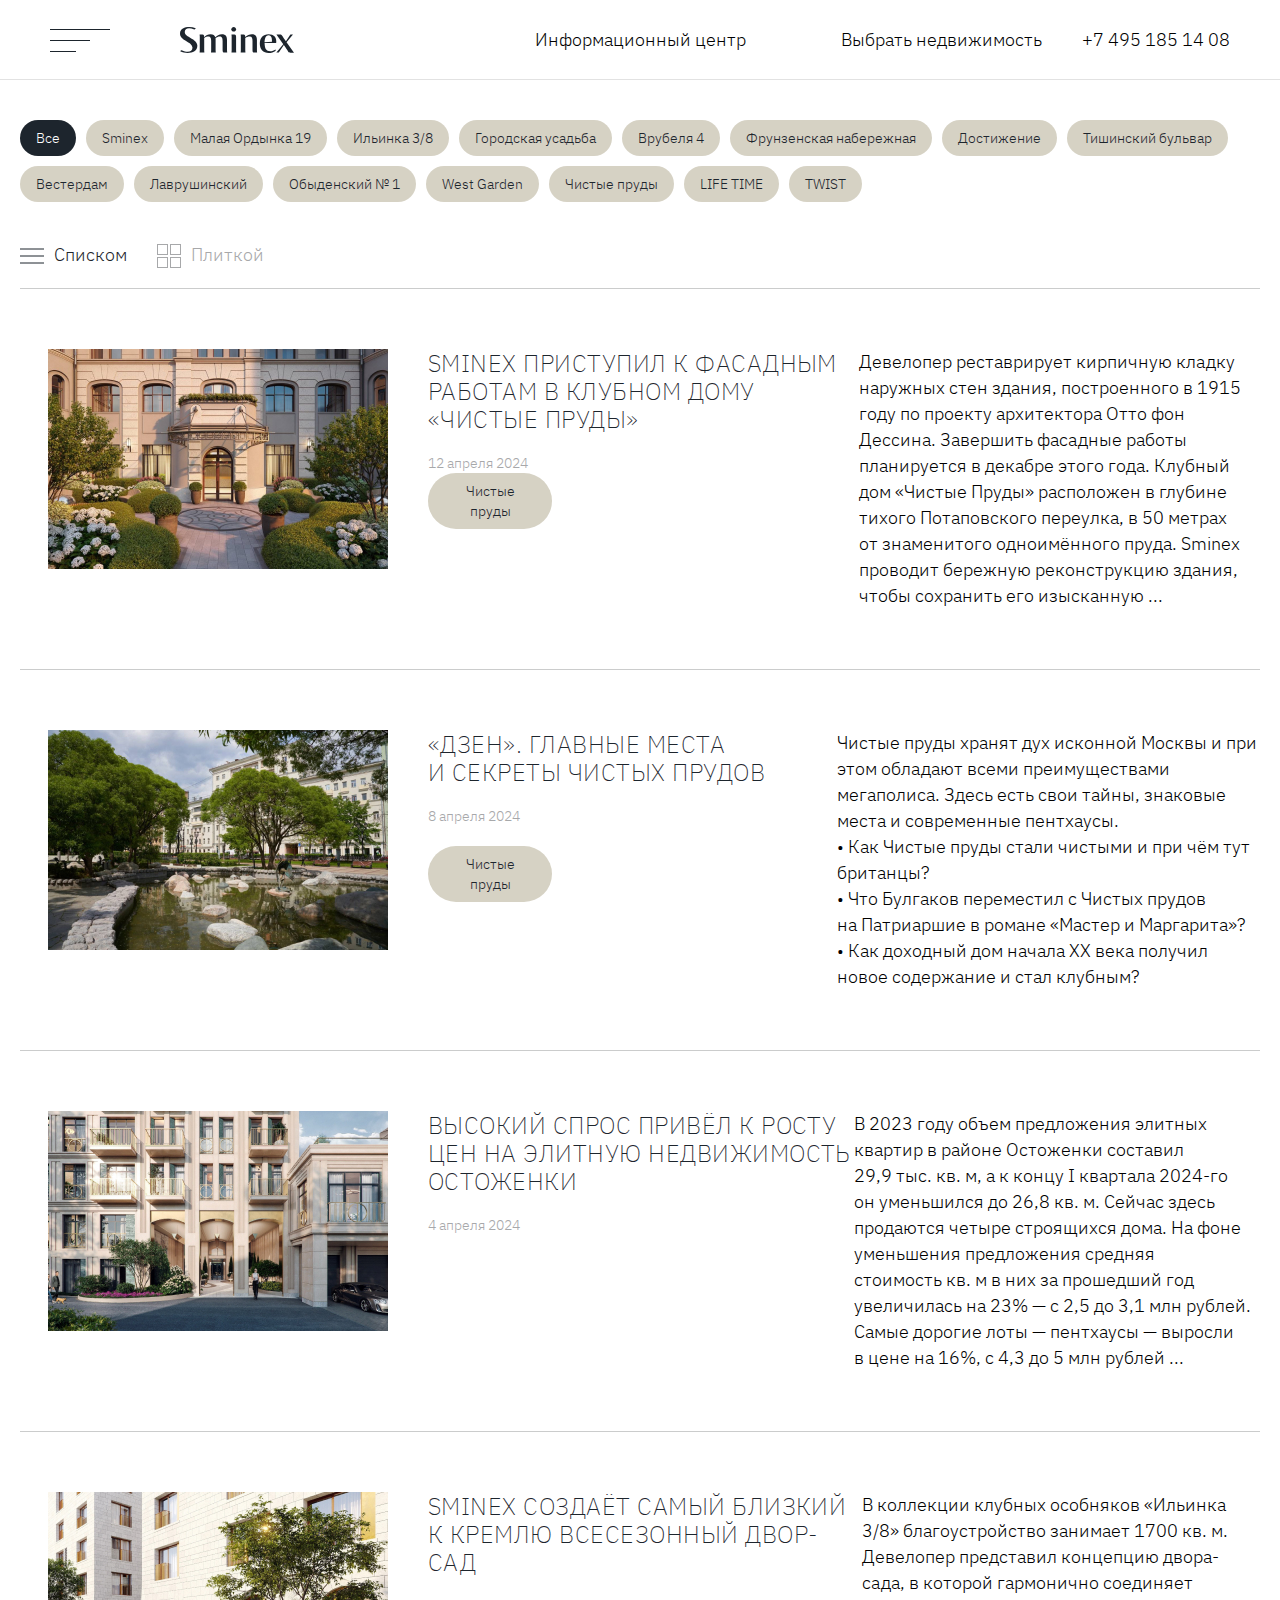
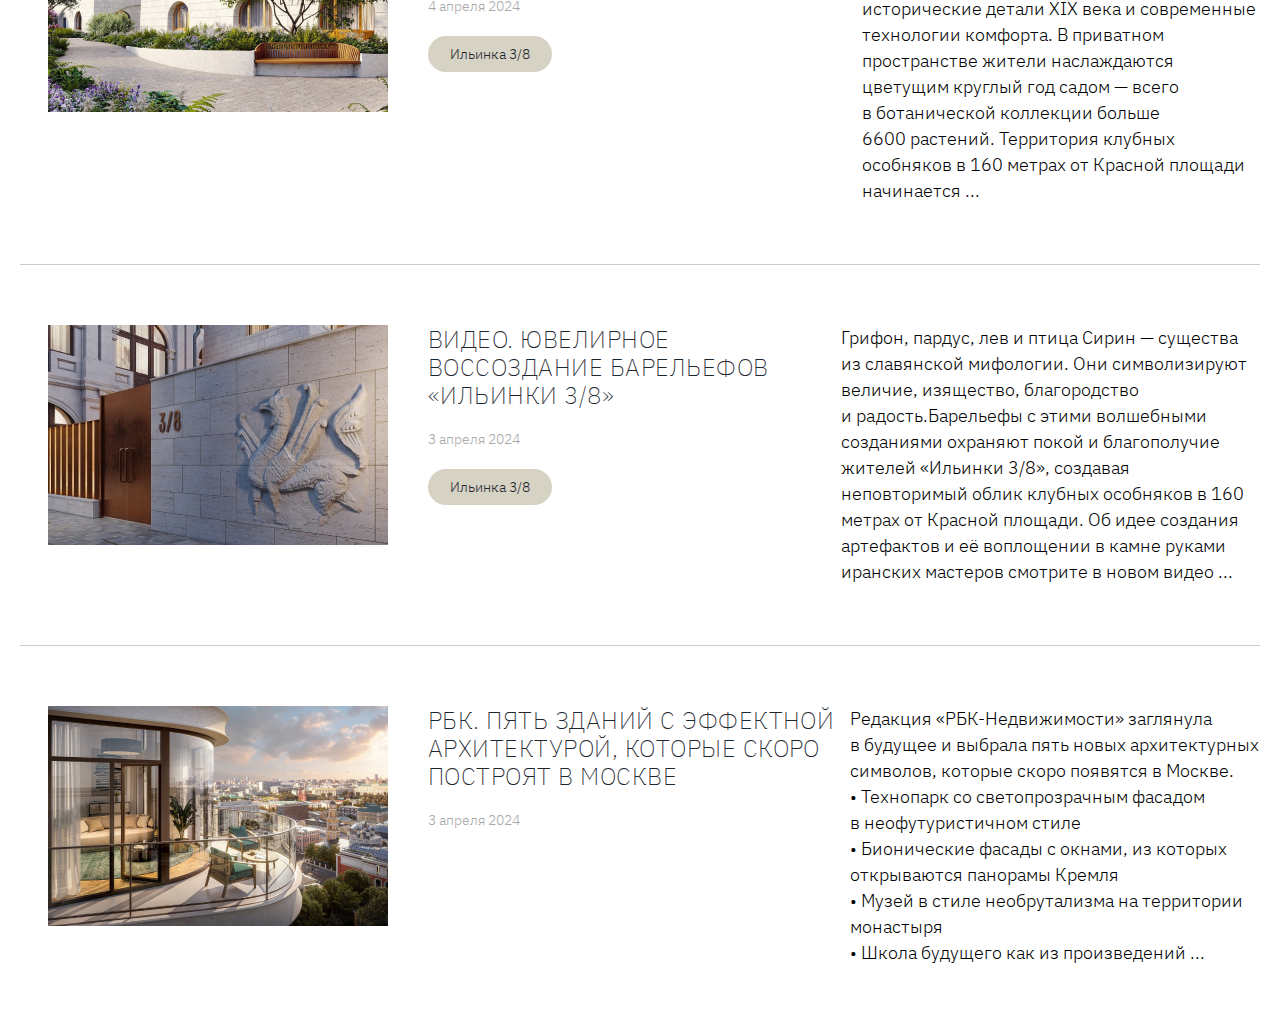
==== commit eb1227cf: "+++" ====
--- a/info-center.html
+++ b/info-center.html
@@ -249,8 +249,10 @@
             </picture>
             <div class="card-news__wrapper">
               <h2 class="card-news__title">Sminex приступил к&nbsp;фасадным работам в&nbsp;клубном дому &laquo;Чистые пруды&raquo;</h2>
-              <span class="card-news__period">12 апреля 2024</span>
-              <button class="card-news__button btn btn--visible" type="button">Чистые пруды</button>
+              <div class="card-news__inner">
+                <span class="card-news__period">12 апреля 2024</span>
+                <button class="card-news__button btn btn--visible" type="button">Чистые пруды</button>
+              </div>
             </div>
             <p class="card-news__text">Девелопер реставрирует кирпичную кладку наружных стен здания, построенного в&nbsp;1915 году по&nbsp;проекту архитектора Отто фон Дессина. Завершить фасадные работы планируется в&nbsp;декабре этого года. Клубный дом &laquo;Чистые Пруды&raquo; расположен в&nbsp;глубине тихого Потаповского переулка, в&nbsp;50&nbsp;метрах от&nbsp;знаменитого одноимённого пруда. Sminex проводит бережную реконструкцию здания, чтобы сохранить его изысканную ...</p>
           </div>
--- a/css/style.css
+++ b/css/style.css
@@ -930,6 +930,19 @@
     gap: unset;
   }
 }
+@media (max-width: 767px) {
+  .card-news {
+    padding: 30px 20px;
+  }
+}
+@media (max-width: 1023px) {
+  .card-news {
+    display: flex;
+    flex-direction: column;
+    justify-content: center;
+    align-items: center;
+  }
+}
 .card-news__picture-grid {
   display: none;
 }
@@ -987,11 +1000,24 @@
   width: 340px;
   height: 220px;
 }
+@media (max-width: 1023px) {
+  .card-news__inner {
+    display: flex;
+    align-items: center;
+    justify-content: space-between;
+  }
+}
 .card-news__wrapper {
   display: flex;
   flex-direction: column;
   gap: 20px;
   padding: 0 0 0 40px;
+}
+@media (max-width: 1023px) {
+  .card-news__wrapper {
+    flex-direction: column-reverse;
+    padding: 0;
+  }
 }
 .card-news__title {
   font-size: 24px;
@@ -1003,6 +1029,12 @@
   text-transform: uppercase;
   margin: 0;
 }
+@media (max-width: 767px) {
+  .card-news__title {
+    font-size: 20px;
+    line-height: 24px;
+  }
+}
 .card-news__period {
   font-size: 14px;
   line-height: 20px;
@@ -1013,8 +1045,13 @@
   font-size: 18px;
   font-weight: 300;
   line-height: 26px;
-  text-align: left;
   margin: 0;
+}
+@media (max-width: 767px) {
+  .card-news__text {
+    font-size: 12px;
+    line-height: 16px;
+  }
 }
 .card-news__button {
   width: 124px;
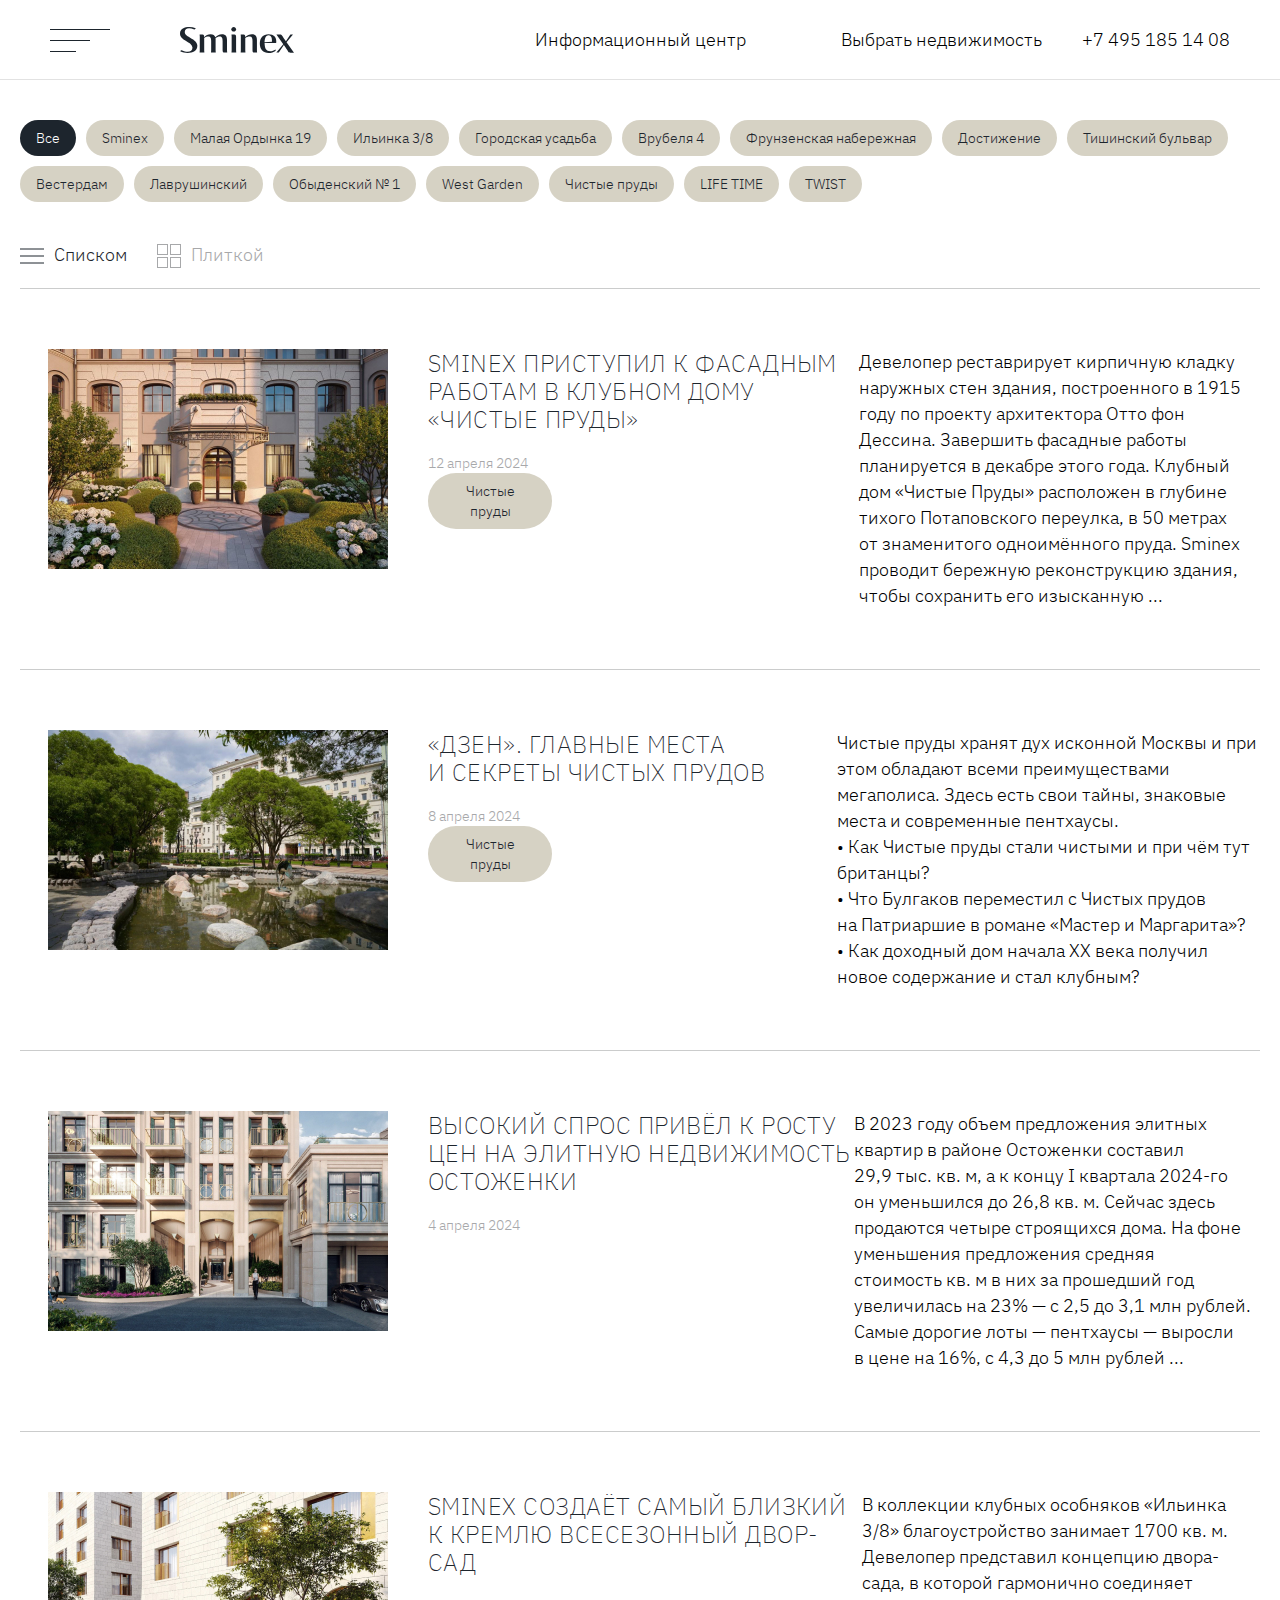
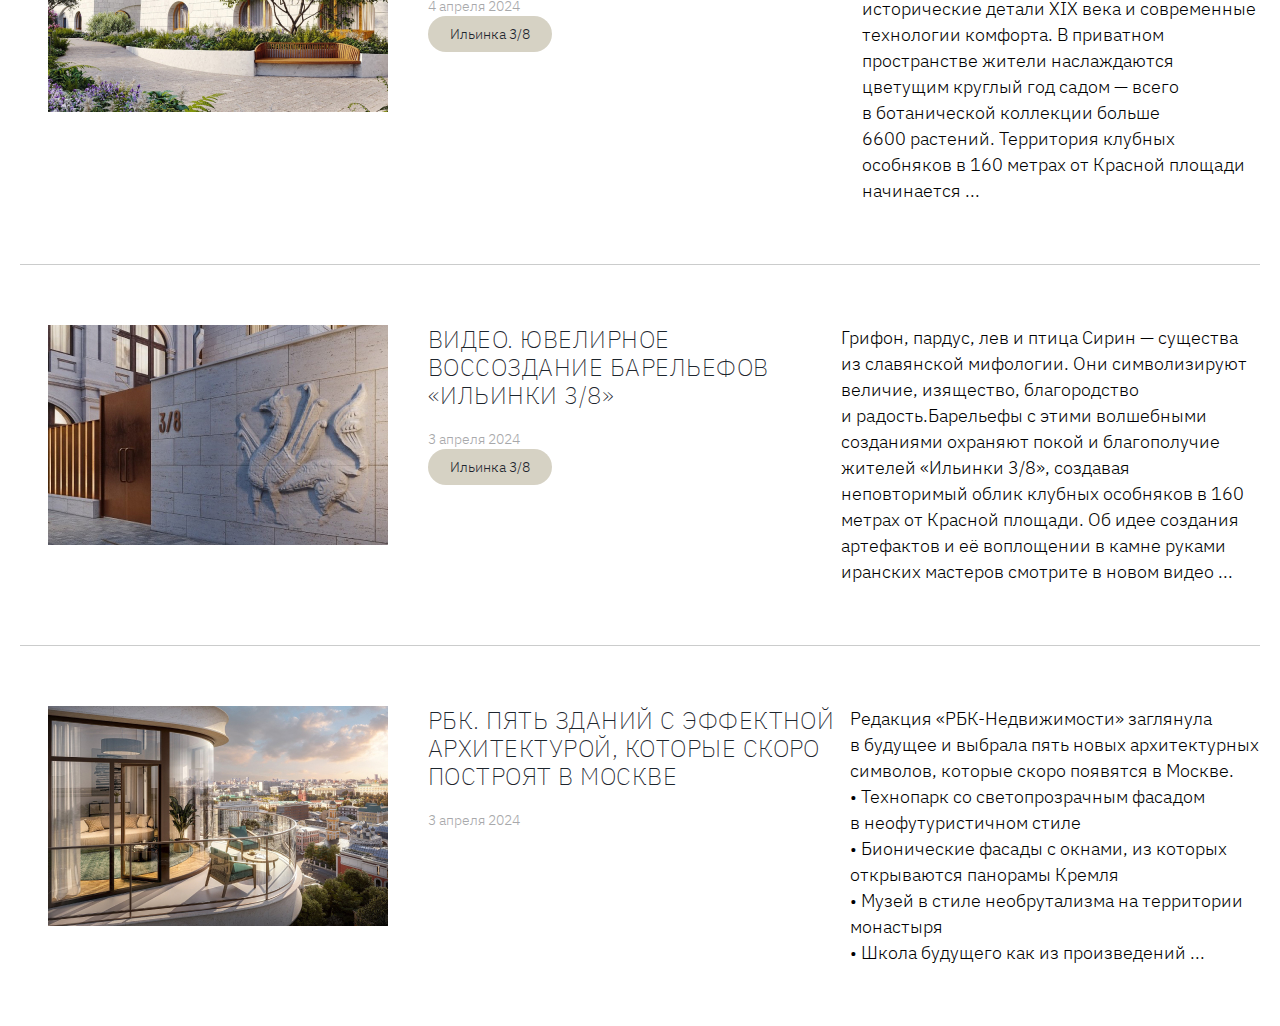
==== commit a32b2926: "+++" ====
--- a/info-center.html
+++ b/info-center.html
@@ -271,8 +271,10 @@
             </picture>
             <div class="card-news__wrapper">
               <h3 class="card-news__title">&laquo;Дзен&raquo;. Главные места и&nbsp;секреты Чистых прудов</h3>
-              <span class="card-news__period">8 апреля 2024</span>
-              <button class="card-news__button btn btn--visible" type="button">Чистые пруды</button>
+              <div class="card-news__inner">
+                <span class="card-news__period">8 апреля 2024</span>
+                <button class="card-news__button btn btn--visible" type="button">Чистые пруды</button>
+              </div>
             </div>
             <p class="card-news__text">Чистые пруды хранят дух исконной Москвы и&nbsp;при этом обладают всеми преимуществами мегаполиса. Здесь есть свои тайны, знаковые места и&nbsp;современные пентхаусы.
               <br>&bull; Как Чистые пруды стали чистыми и&nbsp;при чём тут британцы?
@@ -295,8 +297,10 @@
             </picture>
             <div class="card-news__wrapper">
               <h3 class="card-news__title">Высокий спрос привёл к&nbsp;росту цен на&nbsp;элитную недвижимость Остоженки</h3>
-              <span class="card-news__period">4 апреля 2024</span>
-              <button class="card-news__button btn btn--hidden" type="button">Чистые пруды</button>
+              <div class="card-news__inner">
+                <span class="card-news__period">4 апреля 2024</span>
+                <button class="card-news__button btn btn--hidden" type="button">Чистые пруды</button>
+              </div>
             </div>
             <p class="card-news__text">В&nbsp;2023 году объем предложения элитных квартир в&nbsp;районе Остоженки составил 29,9&nbsp;тыс.&nbsp;кв.&nbsp;м, а&nbsp;к&nbsp;концу&nbsp;I квартала 2024-го он&nbsp;уменьшился до&nbsp;26,8&nbsp;кв.&nbsp;м. Сейчас здесь продаются четыре строящихся дома. На&nbsp;фоне уменьшения предложения средняя стоимость&nbsp;кв.&nbsp;м&nbsp;в&nbsp;них за&nbsp;прошедший год увеличилась на&nbsp;23%&nbsp;&mdash; с&nbsp;2,5 до&nbsp;3,1 млн рублей. Самые дорогие лоты&nbsp;&mdash; пентхаусы&nbsp;&mdash; выросли в&nbsp;цене на&nbsp;16%, с&nbsp;4,3 до&nbsp;5&nbsp;млн рублей ...</p>
           </div>
@@ -315,8 +319,10 @@
             </picture>
             <div class="card-news__wrapper">
               <h3 class="card-news__title">Sminex создаёт самый близкий к&nbsp;Кремлю всесезонный двор-сад</h3>
-              <span class="card-news__period">4 апреля 2024</span>
-              <button class="card-news__button btn" type="button">Ильинка 3/8</button>
+              <div class="card-news__inner">
+                <span class="card-news__period">4 апреля 2024</span>
+                <button class="card-news__button btn" type="button">Ильинка 3/8</button>
+              </div>
             </div>
             <p class="card-news__text">В&nbsp;коллекции клубных особняков &laquo;Ильинка 3/8&raquo; благоустройство занимает 1700&nbsp;кв.&nbsp;м. Девелопер представил концепцию двора-сада, в&nbsp;которой гармонично соединяет исторические детали XIX века и&nbsp;современные технологии комфорта. В&nbsp;приватном пространстве жители наслаждаются цветущим круглый год садом&nbsp;&mdash; всего в&nbsp;ботанической коллекции больше 6600&nbsp;растений. Территория клубных особняков в&nbsp;160 метрах от&nbsp;Красной площади начинается ...</p>
           </div>
@@ -335,8 +341,10 @@
             </picture>
             <div class="card-news__wrapper">
               <h3 class="card-news__title">Видео. Ювелирное воссоздание барельефов &laquo;Ильинки 3/8&raquo;</h3>
-              <span class="card-news__period">3 апреля 2024</span>
-              <button class="card-news__button btn" type="button">Ильинка 3/8</button>
+              <div class="card-news__inner">
+                <span class="card-news__period">3 апреля 2024</span>
+                <button class="card-news__button btn" type="button">Ильинка 3/8</button>
+              </div>
             </div>
             <p class="card-news__text">Грифон, пардус, лев и&nbsp;птица Сирин&nbsp;&mdash; существа из&nbsp;славянской мифологии. Они символизируют величие, изящество, благородство и&nbsp;радость.Барельефы с&nbsp;этими волшебными созданиями охраняют покой и&nbsp;благополучие жителей &laquo;Ильинки 3/8&raquo;, создавая неповторимый облик клубных особняков в&nbsp;160 метрах от&nbsp;Красной площади. Об&nbsp;идее создания артефактов и&nbsp;её&nbsp;воплощении в&nbsp;камне руками иранских мастеров смотрите в&nbsp;новом видео ...</p>
           </div>
@@ -355,8 +363,10 @@
               </picture>
             <div class="card-news__wrapper">
               <h3 class="card-news__title">РБК. Пять зданий с&nbsp;эффектной архитектурой, которые скоро построят в&nbsp;Москве</h3>
-              <span class="card-news__period">3 апреля 2024</span>
-              <button class="card-news__button btn btn--hidden" type="button">Чистые пруды</button>
+              <div class="card-news__inner">
+                <span class="card-news__period">3 апреля 2024</span>
+                <button class="card-news__button btn btn--hidden" type="button">Чистые пруды</button>
+              </div>
             </div>
             <p class="card-news__text">Редакция &laquo;РБК-Недвижимости&raquo; заглянула в&nbsp;будущее и&nbsp;выбрала пять новых архитектурных символов, которые скоро появятся в&nbsp;Москве.
               <br>&bull; Технопарк со&nbsp;светопрозрачным фасадом в&nbsp;неофутуристичном стиле
--- a/css/style.css
+++ b/css/style.css
@@ -417,9 +417,19 @@
 .header .container {
   padding: 0 50px;
 }
+@media (max-width: 767px) {
+  .header .container {
+    padding: 20px 20px 18px 20px;
+  }
+}
 @media (max-width: 1023px) {
   .header {
     padding: 10px 0 10px;
+  }
+}
+@media (max-width: 767px) {
+  .header {
+    padding: 0;
   }
 }
 .header__burger {
@@ -492,6 +502,11 @@
     margin: 0 86px 0 0;
   }
 }
+@media (max-width: 767px) {
+  .header__menu {
+    margin: 0 78px 0 0;
+  }
+}
 .header__menu-icon {
   height: 23px;
   width: 60px;
@@ -588,7 +603,6 @@
   height: 24px;
   width: 24px;
   display: none;
-  filter: invert(1);
 }
 @media (max-width: 1023px) {
   .header__phone-icon {
@@ -812,6 +826,12 @@
   text-align: center;
   flex-wrap: wrap;
 }
+@media (max-width: 767px) {
+  .btn {
+    font-size: 12px;
+    line-height: 16px;
+  }
+}
 .btn--active {
   background-color: #1d252d;
   color: #ffffff;
@@ -891,18 +911,45 @@
     align-items: center;
   }
 }
+.projects__button-mobile {
+  width: 103px;
+  height: 32px;
+}
 .projects__icons {
   display: flex;
   gap: 20px;
+}
+@media (max-width: 767px) {
+  .projects__icon {
+    width: 20px;
+    height: 20px;
+  }
 }
 
 .news {
   padding: 20px 0 0;
+}
+@media (max-width: 767px) {
+  .news {
+    padding: 0;
+  }
 }
 .news__list {
   list-style: none;
   padding: 0;
   margin: 0;
+}
+@media (max-width: 767px) {
+  .news__list {
+    display: flex;
+    flex-direction: column;
+    gap: 20px;
+  }
+}
+@media (max-width: 767px) {
+  .news__list:nth-child(3) .card-news {
+    padding: 110px 0 0;
+  }
 }
 .news__list--grid {
   padding: 40px 0 0;
@@ -930,17 +977,17 @@
     gap: unset;
   }
 }
-@media (max-width: 767px) {
-  .card-news {
-    padding: 30px 20px;
-  }
-}
 @media (max-width: 1023px) {
   .card-news {
     display: flex;
     flex-direction: column;
     justify-content: center;
     align-items: center;
+  }
+}
+@media (max-width: 767px) {
+  .card-news {
+    padding: 20px 0 10px;
   }
 }
 .card-news__picture-grid {
@@ -1000,6 +1047,12 @@
   width: 340px;
   height: 220px;
 }
+@media (max-width: 767px) {
+  .card-news__picture {
+    margin: 0 0 10px;
+    height: unset;
+  }
+}
 @media (max-width: 1023px) {
   .card-news__inner {
     display: flex;
@@ -1017,6 +1070,11 @@
   .card-news__wrapper {
     flex-direction: column-reverse;
     padding: 0;
+  }
+}
+@media (max-width: 767px) {
+  .card-news__wrapper {
+    gap: 5px;
   }
 }
 .card-news__title {
@@ -1055,4 +1113,9 @@
 }
 .card-news__button {
   width: 124px;
+}
+@media (max-width: 767px) {
+  .card-news__button {
+    width: unset;
+  }
 }/*# sourceMappingURL=style.css.map */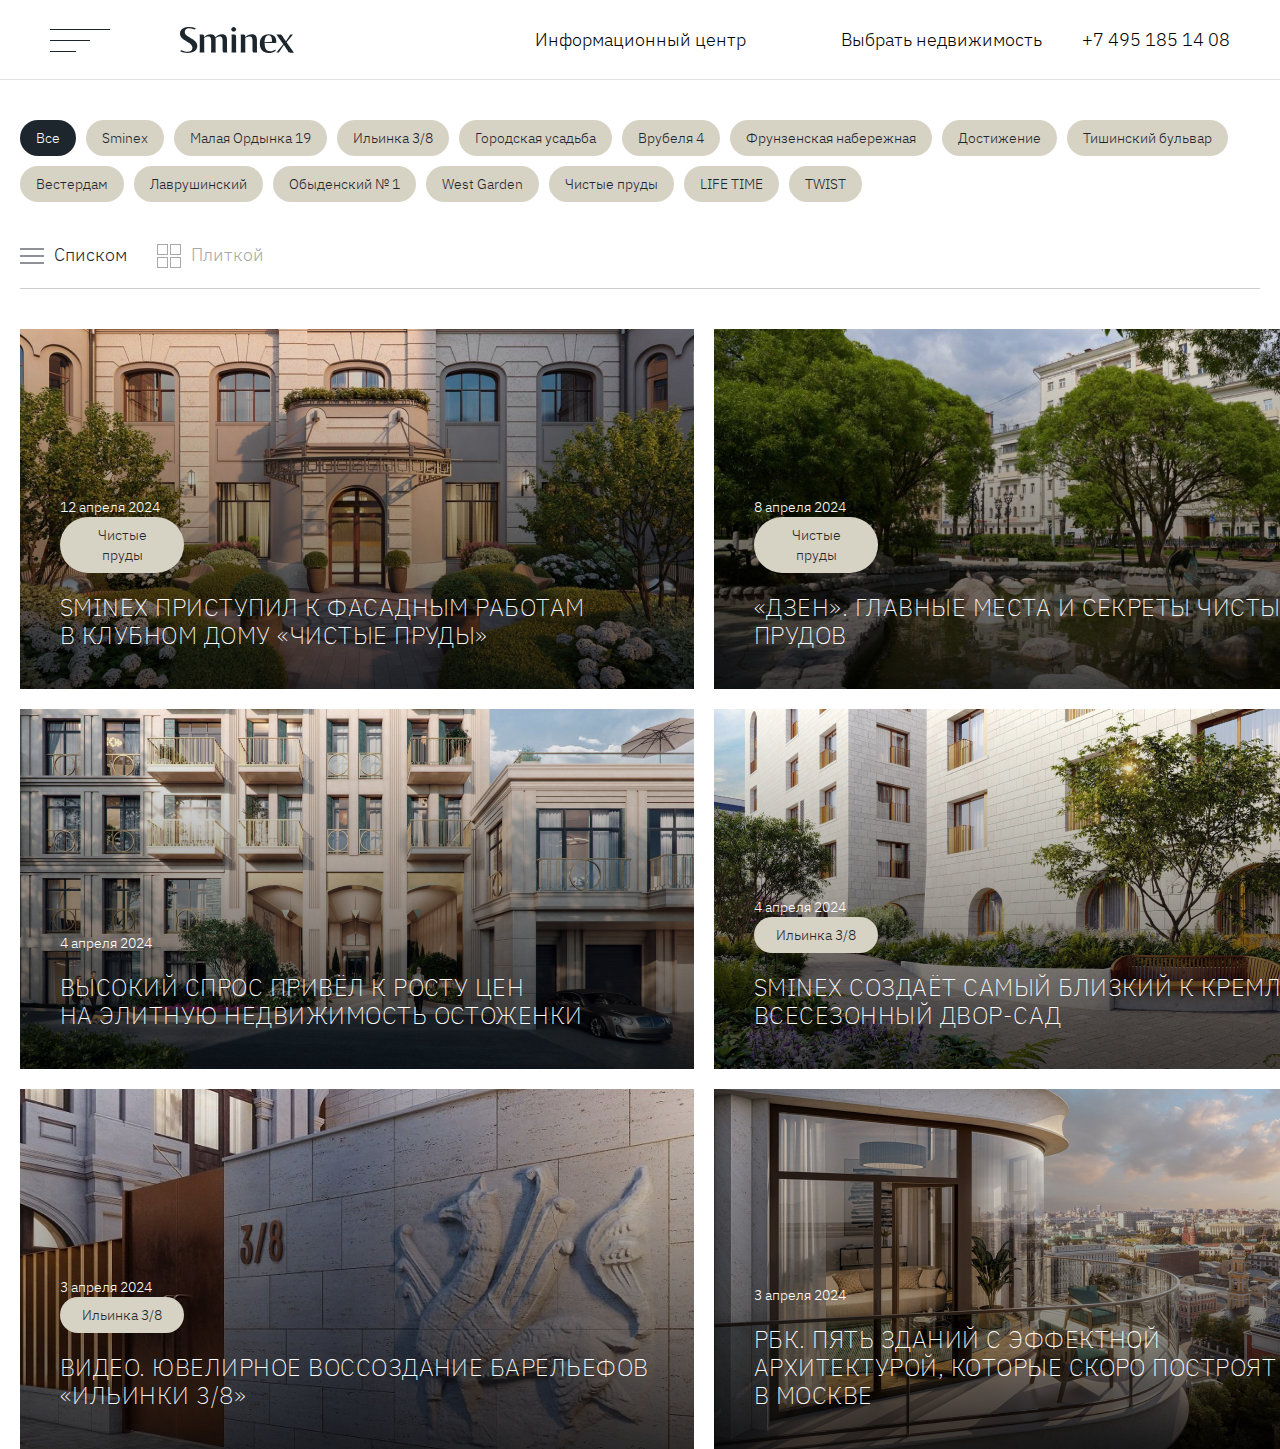
==== commit 3e1d1699: "+++" ====
--- a/info-center.html
+++ b/info-center.html
@@ -234,9 +234,9 @@
           </div>
         </div>
       </div>
-      <ul class="news__list">
-        <li class="news__item">
-          <div class="card-news">
+      <ul class="news__list news__list--grid">
+        <li class="news__item">
+          <div class="card-news card-news--grid">
             <picture class="card-news__picture">
               <source media="(max-width: 767px)"  srcset="images/news/img-1-list-mobile.jpg 1x, images/news/img-1-list-mobile@2x.jpg 2x">
               <source media="(max-width: 1023px)"  srcset="images/news/img-1-list-tablet.jpg 1x, images/news/img-1-list-tablet@2x.jpg 2x">
@@ -258,7 +258,7 @@
           </div>
         </li>
         <li class="news__item">
-          <div class="card-news">
+          <div class="card-news card-news--grid">
             <picture class="card-news__picture">
               <source media="(max-width: 767px)"  srcset="images/news/img-2-list-mobile.jpg 1x, images/news/img-1-list-mobile@2x.jpg 2x">
               <source media="(max-width: 1023px)"  srcset="images/news/img-2-list-tablet.jpg 1x, images/news/img-2-list-tablet@2x.jpg 2x">
@@ -284,7 +284,7 @@
           </div>
         </li>
         <li class="news__item">
-          <div class="card-news">
+          <div class="card-news card-news--grid">
             <picture class="card-news__picture">
               <source media="(max-width: 767px)"  srcset="images/news/img-3-list-mobile.jpg 1x, images/news/img-1-list-mobile@2x.jpg 2x">
               <source media="(max-width: 1023px)"  srcset="images/news/img-3-list-tablet.jpg 1x, images/news/img-3-list-tablet@2x.jpg 2x">
@@ -306,7 +306,7 @@
           </div>
         </li>
         <li class="news__item">
-          <div class="card-news">
+          <div class="card-news card-news--grid">
             <picture class="card-news__picture">
               <source media="(max-width: 767px)"  srcset="images/news/img-4-list-mobile.jpg 1x, images/news/img-1-list-mobile@2x.jpg 2x">
               <source media="(max-width: 1023px)"  srcset="images/news/img-4-list-tablet.jpg 1x, images/news/img-1-list-tablet@2x.jpg 2x">
@@ -328,7 +328,7 @@
           </div>
         </li>
         <li class="news__item">
-          <div class="card-news">
+          <div class="card-news card-news--grid">
             <picture class="card-news__picture">
               <source media="(max-width: 767px)"  srcset="images/news/img-5-list-mobile.jpg 1x, images/news/img-5-list-mobile@2x.jpg 2x">
               <source media="(max-width: 1023px)"  srcset="images/news/img-5-list-tablet.jpg 1x, images/news/img-5-list-tablet@2x.jpg 2x">
@@ -350,7 +350,7 @@
           </div>
         </li>
         <li class="news__item">
-          <div class="card-news">
+          <div class="card-news card-news--grid">
             <picture class="card-news__picture">
               <source media="(max-width: 767px)"  srcset="images/news/img-6-list-mobile.jpg 1x, images/news/img-6-list-mobile@2x.jpg 2x">
               <source media="(max-width: 1023px)"  srcset="images/news/img-6-list-tablet.jpg 1x, images/news/img-6-list-mobile@2x.jpg 2x">
--- a/css/style.css
+++ b/css/style.css
@@ -436,6 +436,11 @@
   background-color: #1d252d;
   border-bottom: 1px solid #444D56;
 }
+@media (max-width: 767px) {
+  .header__burger .container {
+    padding: 10px 20px 10px 20px;
+  }
+}
 .header__burger .header__logo {
   filter: invert(1);
 }
@@ -946,11 +951,6 @@
     gap: 20px;
   }
 }
-@media (max-width: 767px) {
-  .news__list:nth-child(3) .card-news {
-    padding: 110px 0 0;
-  }
-}
 .news__list--grid {
   padding: 40px 0 0;
   display: grid;
@@ -1089,8 +1089,9 @@
 }
 @media (max-width: 767px) {
   .card-news__title {
-    font-size: 20px;
+    font-size: 19px;
     line-height: 24px;
+    margin: 0 0 15px;
   }
 }
 .card-news__period {
